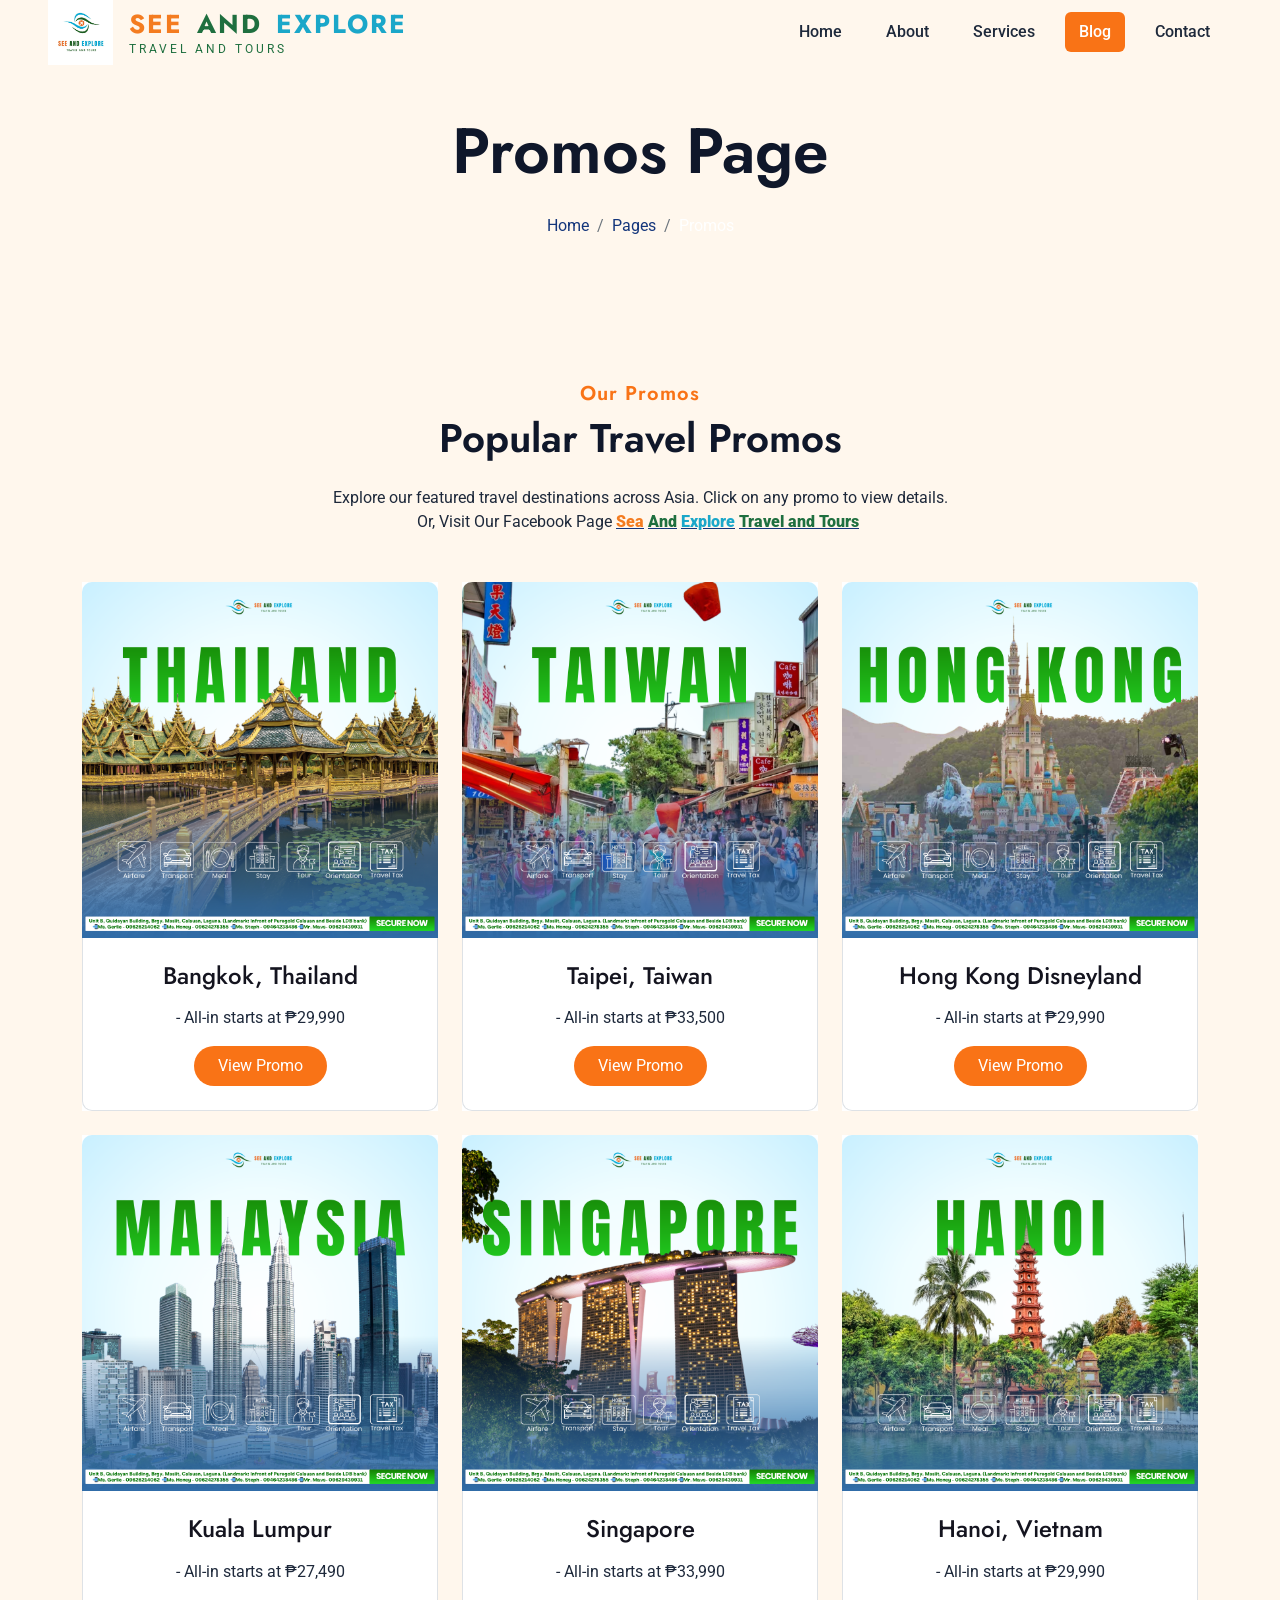
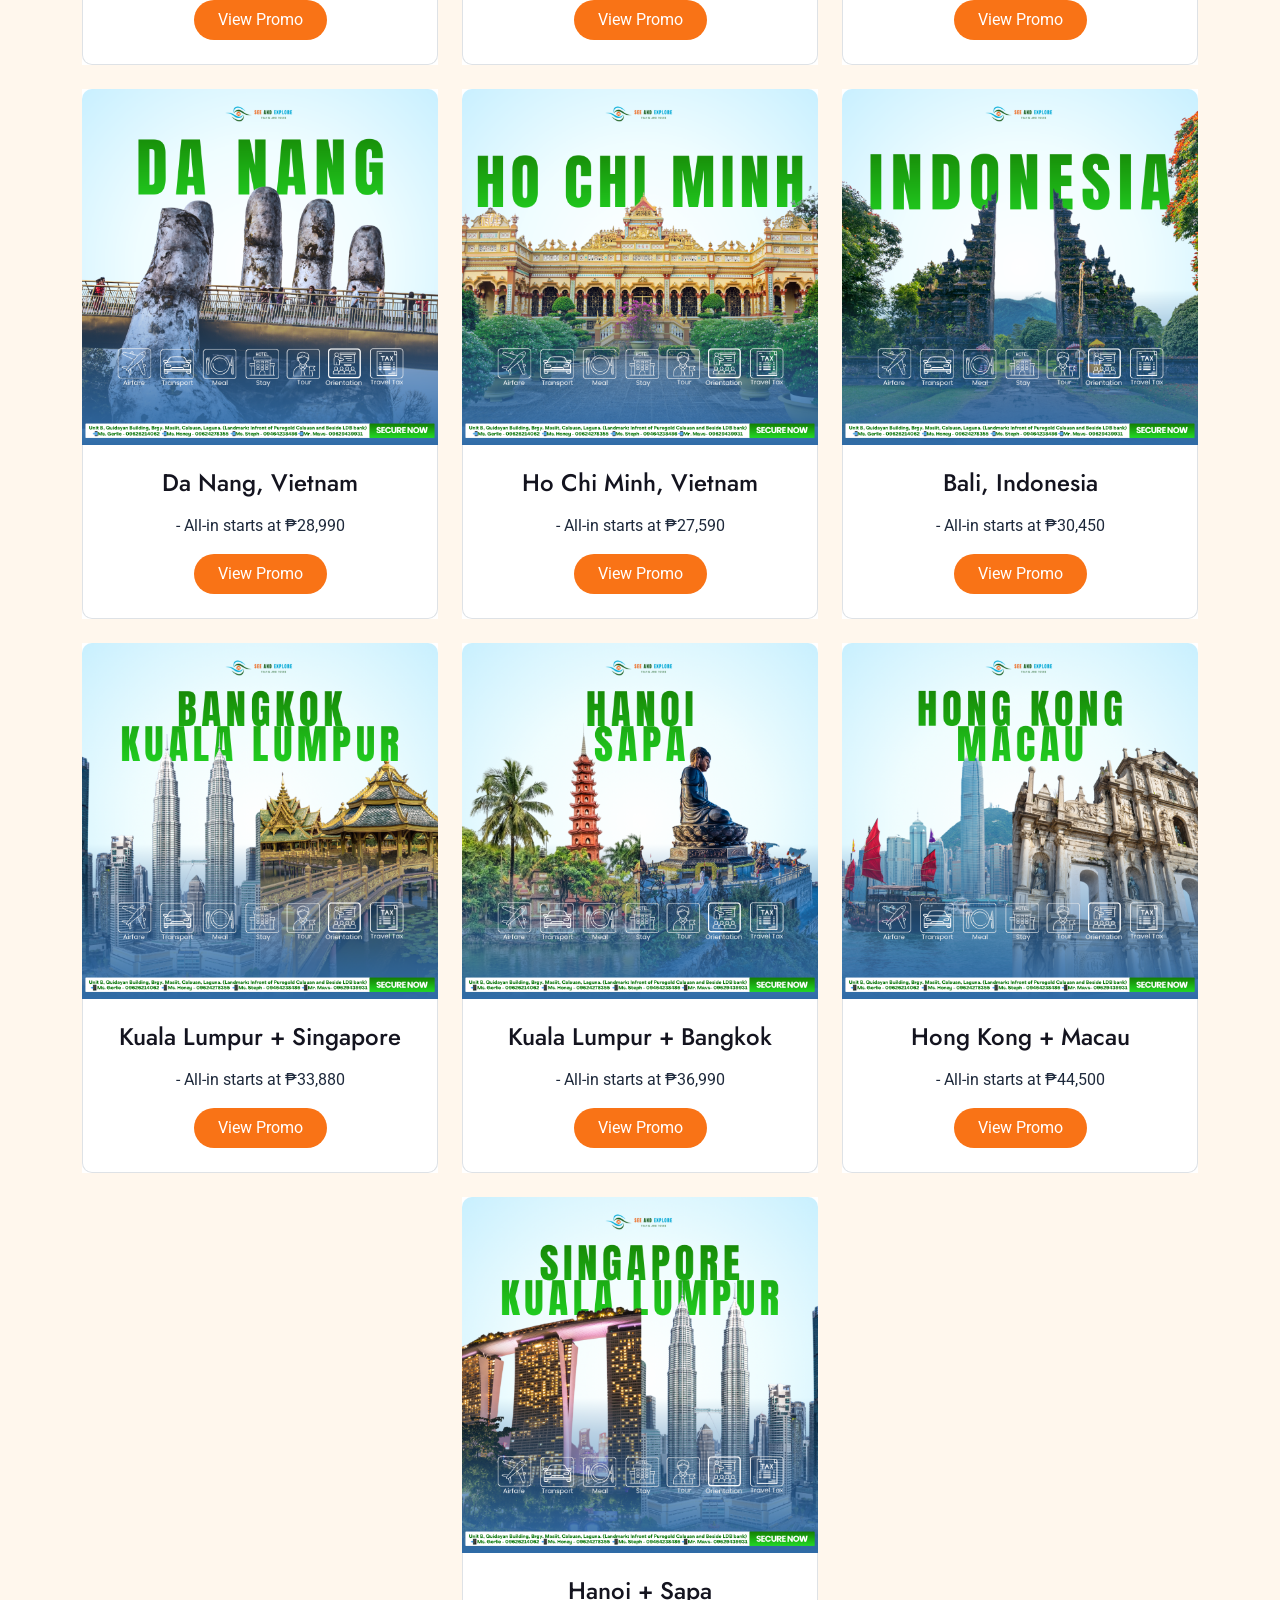
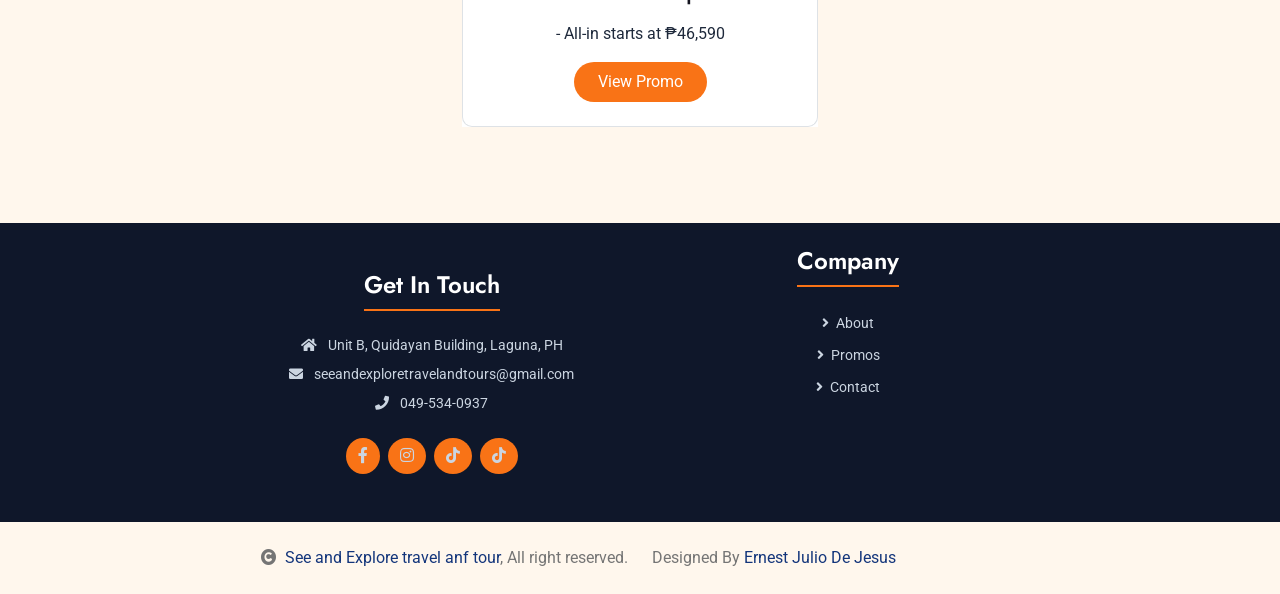
==== blog.html @ 4b541478 "updated my project" ====
<!DOCTYPE html>
<html lang="en">

<head>
    <meta charset="utf-8">
    <title>See And Explore Travel and Tour</title>
    <meta content="width=device-width, initial-scale=1.0" name="viewport">
    <meta content="" name="keywords">
    <meta content="" name="description">

    <!-- Google Web Fonts -->
    <link rel="preconnect" href="https://fonts.googleapis.com">
    <link rel="preconnect" href="https://fonts.gstatic.com" crossorigin>
    <link href="https://fonts.googleapis.com/css2?family=Jost:wght@500;600&family=Roboto&display=swap" rel="stylesheet">

    <!-- Icon Font Stylesheet -->
    <link rel="stylesheet" href="https://use.fontawesome.com/releases/v5.15.4/css/all.css" />
    <link href="https://cdn.jsdelivr.net/npm/bootstrap-icons@1.4.1/font/bootstrap-icons.css" rel="stylesheet">

    <!-- Customized Bootstrap Stylesheet -->
    <link href="css/bootstrap.min.css" rel="stylesheet">

    <!-- Template Stylesheet -->
    <link href="css/style.css" rel="stylesheet">
</head>

<body>

    <!-- Navbar & Hero Start -->
    <div class="container-fluid position-relative p-0">
        <nav class="navbar navbar-expand-lg navbar-light px-4 px-lg-5 py-3 py-lg-0">
            <a href="index.html" class="navbar-brand d-flex align-items-center gap-3 p-0">

                <!-- Logo -->
                <img src="logo.jpg" alt="Logo" class="logo">

                <!-- Text -->
                <div class="brand-text">
                    <h1 class="brand-name">
                        <span class="see">SEE</span>
                        <span class="and">AND</span>
                        <span class="explore">EXPLORE</span>
                    </h1>
                    <p class="tagline">TRAVEL AND TOURS</p>
                </div>

            </a>

            <button class="navbar-toggler" type="button" data-bs-toggle="collapse" data-bs-target="#navbarCollapse"
                aria-label="Toggle navigation">
                <span class="fa fa-bars"></span>
            </button>
            <div class="collapse navbar-collapse" id="navbarCollapse">
                <div class="navbar-nav ms-auto py-0">
                    <a href="index.html" class="nav-item nav-link">Home</a>
                    <a href="about.html" class="nav-item nav-link">About</a>
                    <a href="services.html" class="nav-item nav-link">Services</a>
                    <a href="blog.html" class="nav-item nav-link active">Blog</a>
                    <a href="contact.html" class="nav-item nav-link">Contact</a>
                </div>
            </div>
        </nav>
    </div>
    <!-- Navbar & Hero End -->

    <!-- Header Start -->
    <div class="container-fluid bg-breadcrumb">
        <div class="container text-center py-5" style="max-width: 900px;">
            <h3 class="text-prmary display-3 mb-4">Promos Page</h1>
                <ol class="breadcrumb justify-content-center mb-0">
                    <li class="breadcrumb-item"><a href="index.html">Home</a></li>
                    <li class="breadcrumb-item"><a href="#">Pages</a></li>
                    <li class="breadcrumb-item active text-white">Promos</li>
                </ol>
        </div>
    </div>
    <!-- Header End -->

    <div class="container-fluid blog py-5">
        <div class="container py-5">

            <div class="mx-auto text-center mb-5" style="max-width: 900px;">
                <h5 class="section-title px-3">Our Promos</h5>
                <h1 class="mb-4">Popular Travel Promos</h1>
                <p class="mb-0">
                    Explore our featured travel destinations across Asia. Click on any promo to view details.
                </p>
                <p> Or, Visit Our Facebook Page
                    <a href="https://www.facebook.com/BookYourNextDestination1"
                        style="font-weight: 900; text-decoration: underline;">
                        <strong><span class="see">Sea</span><span class="and">And</span><span
                                class="explore">Explore</span><span class="and">Travel and Tours</span></strong>
                    </a>
                </p>
            </div>

            <div class="row g-4 justify-content-center">


                <!-- 1 -->
                <div class="col-lg-4 col-md-6">
                    <div class="blog-item" onclick="openPromoModal('img/promos/1 Thailand.png', 'Bangkok, Thailand')">
                        <div class="blog-img" style="cursor: pointer;">
                            <div class="blog-img-inner">
                                <img class="img-fluid w-100 rounded-top" src="img/promos/1 Thailand.png" alt="Thailand"
                                    loading="lazy">
                                <div class="blog-icon">
                                    <i class="fas fa-search-plus fa-2x text-white"></i>
                                </div>
                            </div>
                        </div>
                        <div class="blog-content border border-top-0 rounded-bottom p-4 text-center">
                            <h4 class="h4">Bangkok, Thailand</h4>
                            <p class="my-3">- All-in starts at ₱29,990</p>
                            <button class="btn btn-primary rounded-pill py-2 px-4">View Promo</button>
                        </div>
                    </div>
                </div>

                <!-- 2 -->
                <div class="col-lg-4 col-md-6">
                    <div class="blog-item" onclick="openPromoModal('img/promos/2 Taiwan.png', 'Taipei, Taiwan')">
                        <div class="blog-img" style="cursor: pointer;">
                            <div class="blog-img-inner">
                                <img class="img-fluid w-100 rounded-top" src="img/promos/2 Taiwan.png" alt="Taiwan"
                                    loading="lazy">
                                <div class="blog-icon">
                                    <i class="fas fa-search-plus fa-2x text-white"></i>
                                </div>
                            </div>
                        </div>
                        <div class="blog-content border border-top-0 rounded-bottom p-4 text-center">
                            <h4 class="h4">Taipei, Taiwan</h4>
                            <p class="my-3">- All-in starts at ₱33,500</p>
                            <button class="btn btn-primary rounded-pill py-2 px-4">View Promo</button>
                        </div>
                    </div>
                </div>

                <!-- 3 -->
                <div class="col-lg-4 col-md-6">
                    <div class="blog-item"
                        onclick="openPromoModal('img/promos/3 Hong kong.png', 'Hong Kong Disneyland')">
                        <div class="blog-img" style="cursor: pointer;">
                            <div class="blog-img-inner">
                                <img class="img-fluid w-100 rounded-top" src="img/promos/3 Hong kong.png"
                                    alt="Hong Kong" loading="lazy">
                                <div class="blog-icon">
                                    <i class="fas fa-search-plus fa-2x text-white"></i>
                                </div>
                            </div>
                        </div>
                        <div class="blog-content border border-top-0 rounded-bottom p-4 text-center">
                            <h4 class="h4">Hong Kong Disneyland</h4>
                            <p class="my-3">- All-in starts at ₱29,990</p>
                            <button class="btn btn-primary rounded-pill py-2 px-4">View Promo</button>
                        </div>
                    </div>
                </div>

                <!-- 4 -->
                <div class="col-lg-4 col-md-6">
                    <div class="blog-item"
                        onclick="openPromoModal('img/promos/4 malaysia.png', 'Kuala Lumpur, Malaysia')">
                        <div class="blog-img" style="cursor: pointer;">
                            <div class="blog-img-inner">
                                <img class="img-fluid w-100 rounded-top" src="img/promos/4 malaysia.png" alt="Malaysia"
                                    loading="lazy">
                                <div class="blog-icon">
                                    <i class="fas fa-search-plus fa-2x text-white"></i>
                                </div>
                            </div>
                        </div>
                        <div class="blog-content border border-top-0 rounded-bottom p-4 text-center">
                            <h4 class="h4">Kuala Lumpur</h4>
                            <p class="my-3">- All-in starts at ₱27,490</p>
                            <button class="btn btn-primary rounded-pill py-2 px-4">View Promo</button>
                        </div>
                    </div>
                </div>

                <!-- 5 -->
                <div class="col-lg-4 col-md-6">
                    <div class="blog-item" onclick="openPromoModal('img/promos/5 Singapore.png', 'Singapore')">
                        <div class="blog-img" style="cursor: pointer;">
                            <div class="blog-img-inner">
                                <img class="img-fluid w-100 rounded-top" src="img/promos/5 Singapore.png"
                                    alt="Singapore" loading="lazy">
                                <div class="blog-icon">
                                    <i class="fas fa-search-plus fa-2x text-white"></i>
                                </div>
                            </div>
                        </div>
                        <div class="blog-content border border-top-0 rounded-bottom p-4 text-center">
                            <h4 class="h4">Singapore</h4>
                            <p class="my-3">- All-in starts at ₱33,990</p>
                            <button class="btn btn-primary rounded-pill py-2 px-4">View Promo</button>
                        </div>
                    </div>
                </div>

                <!-- 6 -->
                <div class="col-lg-4 col-md-6">
                    <div class="blog-item" onclick="openPromoModal('img/promos/6 Hanoi.png', 'Hanoi, Vietnam')">
                        <div class="blog-img" style="cursor: pointer;">
                            <div class="blog-img-inner">
                                <img class="img-fluid w-100 rounded-top" src="img/promos/6 Hanoi.png" alt="Hanoi"
                                    loading="lazy">
                                <div class="blog-icon">
                                    <i class="fas fa-search-plus fa-2x text-white"></i>
                                </div>
                            </div>
                        </div>
                        <div class="blog-content border border-top-0 rounded-bottom p-4 text-center">
                            <h4 class="h4">Hanoi, Vietnam</h4>
                            <p class="my-3">- All-in starts at ₱29,990</p>
                            <button class="btn btn-primary rounded-pill py-2 px-4">View Promo</button>
                        </div>
                    </div>
                </div>

                <!-- 6.1 -->
                <div class="col-lg-4 col-md-6">
                    <div class="blog-item" onclick="openPromoModal('img/promos/6.1 Da nang.png', 'Da Nang, Vietnam')">
                        <div class="blog-img" style="cursor: pointer;">
                            <div class="blog-img-inner">
                                <img class="img-fluid w-100 rounded-top" src="img/promos/6.1 Da nang.png" alt="Da Nang"
                                    loading="lazy">
                                <div class="blog-icon">
                                    <i class="fas fa-search-plus fa-2x text-white"></i>
                                </div>
                            </div>
                        </div>
                        <div class="blog-content border border-top-0 rounded-bottom p-4 text-center">
                            <h4 class="h4">Da Nang, Vietnam</h4>
                            <p class="my-3">- All-in starts at ₱28,990</p>
                            <button class="btn btn-primary rounded-pill py-2 px-4">View Promo</button>
                        </div>
                    </div>
                </div>

                <!-- 6.2 -->
                <div class="col-lg-4 col-md-6">
                    <div class="blog-item"
                        onclick="openPromoModal('img/promos/6.2 Ho Chi Minh.png', 'Ho Chi Minh, Vietnam')">
                        <div class="blog-img" style="cursor: pointer;">
                            <div class="blog-img-inner">
                                <img class="img-fluid w-100 rounded-top" src="img/promos/6.2 Ho Chi Minh.png"
                                    alt="Ho Chi Minh" loading="lazy">
                                <div class="blog-icon">
                                    <i class="fas fa-search-plus fa-2x text-white"></i>
                                </div>
                            </div>
                        </div>
                        <div class="blog-content border border-top-0 rounded-bottom p-4 text-center">
                            <h4 class="h4">Ho Chi Minh, Vietnam</h4>
                            <p class="my-3">- All-in starts at ₱27,590</p>
                            <button class="btn btn-primary rounded-pill py-2 px-4">View Promo</button>
                        </div>
                    </div>
                </div>

                <!-- 7 -->
                <div class="col-lg-4 col-md-6">
                    <div class="blog-item" onclick="openPromoModal('img/promos/7 Indonesia.png', 'Bali, Indonesia')">
                        <div class="blog-img" style="cursor: pointer;">
                            <div class="blog-img-inner">
                                <img class="img-fluid w-100 rounded-top" src="img/promos/7 Indonesia.png" alt="Bali"
                                    loading="lazy">
                                <div class="blog-icon">
                                    <i class="fas fa-search-plus fa-2x text-white"></i>
                                </div>
                            </div>
                        </div>
                        <div class="blog-content border border-top-0 rounded-bottom p-4 text-center">
                            <h4 class="h4">Bali, Indonesia</h4>
                            <p class="my-3">- All-in starts at ₱30,450</p>
                            <button class="btn btn-primary rounded-pill py-2 px-4">View Promo</button>
                        </div>
                    </div>
                </div>

                <!-- 8 -->
                <div class="col-lg-4 col-md-6">
                    <div class="blog-item"
                        onclick="openPromoModal('img/promos/8Bangkok_KL.png', 'Kuala Lumpur + Singapore')">
                        <div class="blog-img" style="cursor: pointer;">
                            <div class="blog-img-inner">
                                <img class="img-fluid w-100 rounded-top" src="img/promos/8Bangkok_KL.png"
                                    alt="Kuala Lumpur + Singapore" loading="lazy">
                                <div class="blog-icon">
                                    <i class="fas fa-search-plus fa-2x text-white"></i>
                                </div>
                            </div>
                        </div>
                        <div class="blog-content border border-top-0 rounded-bottom p-4 text-center">
                            <h4 class="h4">Kuala Lumpur + Singapore</h4>
                            <p class="my-3">- All-in starts at ₱33,880</p>
                            <button class="btn btn-primary rounded-pill py-2 px-4">View Promo</button>
                        </div>
                    </div>
                </div>

                <!-- 9 -->
                <div class="col-lg-4 col-md-6">
                    <div class="blog-item"
                        onclick="openPromoModal('img/promos/9Hanoi_Sapa.png', 'Kuala Lumpur + Bangkok')">
                        <div class="blog-img" style="cursor: pointer;">
                            <div class="blog-img-inner">
                                <img class="img-fluid w-100 rounded-top" src="img/promos/9Hanoi_Sapa.png"
                                    alt="Kuala Lumpur + Bangkok" loading="lazy">
                                <div class="blog-icon">
                                    <i class="fas fa-search-plus fa-2x text-white"></i>
                                </div>
                            </div>
                        </div>
                        <div class="blog-content border border-top-0 rounded-bottom p-4 text-center">
                            <h4 class="h4">Kuala Lumpur + Bangkok</h4>
                            <p class="my-3">- All-in starts at ₱36,990</p>
                            <button class="btn btn-primary rounded-pill py-2 px-4">View Promo</button>
                        </div>
                    </div>
                </div>

                <!-- 10 -->
                <div class="col-lg-4 col-md-6">
                    <div class="blog-item"
                        onclick="openPromoModal('img/promos/10Hong_Kong_Macau.png', 'Hong Kong + Macau')">
                        <div class="blog-img" style="cursor: pointer;">
                            <div class="blog-img-inner">
                                <img class="img-fluid w-100 rounded-top" src="img/promos/10Hong_Kong_Macau.png"
                                    alt="Hong Kong + Macau" loading="lazy">
                                <div class="blog-icon">
                                    <i class="fas fa-search-plus fa-2x text-white"></i>
                                </div>
                            </div>
                        </div>
                        <div class="blog-content border border-top-0 rounded-bottom p-4 text-center">
                            <h4 class="h4">Hong Kong + Macau</h4>
                            <p class="my-3">- All-in starts at ₱44,500</p>
                            <button class="btn btn-primary rounded-pill py-2 px-4">View Promo</button>
                        </div>
                    </div>
                </div>

                <!-- 11 -->
                <div class="col-lg-4 col-md-6">
                    <div class="blog-item" onclick="openPromoModal('img/promos/11Sin_KL.png', 'Hanoi + Sapa')">
                        <div class="blog-img" style="cursor: pointer;">
                            <div class="blog-img-inner">
                                <img class="img-fluid w-100 rounded-top" src="img/promos/11Sin_KL.png"
                                    alt="Hanoi + Sapa" loading="lazy">
                                <div class="blog-icon">
                                    <i class="fas fa-search-plus fa-2x text-white"></i>
                                </div>
                            </div>
                        </div>
                        <div class="blog-content border border-top-0 rounded-bottom p-4 text-center">
                            <h4 class="h4">Hanoi + Sapa</h4>
                            <p class="my-3">- All-in starts at ₱46,590</p>
                            <button class="btn btn-primary rounded-pill py-2 px-4">View Promo</button>
                        </div>
                    </div>
                </div>

            </div>
        </div>
    </div>

    <div class="modal fade" id="promoModal" tabindex="-1" aria-hidden="true">
        <div class="modal-dialog modal-dialog-centered modal-lg">
            <div class="modal-content bg-transparent border-0">
                <div class="modal-header border-0 pb-0">
                    <button type="button" class="btn-close btn-close-white" data-bs-dismiss="modal"
                        aria-label="Close"></button>
                </div>
                <div class="modal-body p-0 text-center">
                    <img src="" id="modalImage" class="img-fluid rounded shadow-lg" alt="Promo Large View">
                    <h3 id="modalTitle" class="text-white mt-3"></h3>
                </div>
                <div class="modal-footer border-0 justify-content-center">
                    <a href="contact.html" class="btn btn-light rounded-pill px-5">Inquire Now</a>
                </div>
            </div>
        </div>
    </div>

    <style>
        /* ===== Animation & Styling ===== */
        .blog-item {
            opacity: 0;
            transform: translateY(60px) scale(0.95);
            transition: all 0.8s ease;
            cursor: pointer;
        }

        .blog-item.show {
            opacity: 1;
            transform: translateY(0) scale(1);
        }

        /* Modal Image hover fix */
        #modalImage {
            max-height: 80vh;
            object-fit: contain;
        }
    </style>

    <script>
        // Function to open the Pop-up
        function openPromoModal(imageSrc, title) {
            document.getElementById('modalImage').src = imageSrc;
            document.getElementById('modalTitle').innerText = title;

            var myModal = new bootstrap.Modal(document.getElementById('promoModal'));
            myModal.show();
        }

        // Intersection Observer for Scroll Animation
        document.addEventListener("DOMContentLoaded", function () {
            const cards = document.querySelectorAll(".blog-item");
            const observer = new IntersectionObserver((entries, observer) => {
                entries.forEach((entry, index) => {
                    if (entry.isIntersecting) {
                        setTimeout(() => {
                            entry.target.classList.add("show");
                        }, index * 120);
                        observer.unobserve(entry.target);
                    }
                });
            }, { threshold: 0.1 });

            cards.forEach(card => {
                observer.observe(card);
            });
        });
    </script>


    <!-- footer start -->
    <div class="container-fluid footer py-4 py-md-5">
        <div class="container" style="max-width: 1000px;">
            <div class="row g-4 justify-content-center text-center">

                <div class="col-12 col-md-6 col-lg-5">
                    <div class="footer-item d-flex flex-column align-items-center">
                        <h4 class="mb-3 mb-md-4 text-white position-relative footer-heading">Get In Touch</h4>

                        <a href="#" class="footer-link mb-2 small">
                            <i class="fas fa-home me-2"></i> Unit B, Quidayan Building, Laguna, PH
                        </a>
                        <a href="mailto:seeandexploretravelandtours@gmail.com" class="footer-link mb-2 small">
                            <i class="fas fa-envelope me-2"></i> seeandexploretravelandtours@gmail.com
                        </a>
                        <a href="tel:0495340937" class="footer-link mb-2 small">
                            <i class="fas fa-phone me-2"></i> 049-534-0937
                        </a>

                        <div class="d-flex align-items-center justify-content-center mt-2 mt-md-3">
                            <a class="btn-square btn btn-primary rounded-circle mx-1"
                                href="https://www.facebook.com/BookYourNextDestination1">
                                <i class="fab fa-facebook-f"></i>
                            </a>
                            <a class="btn-square btn btn-primary rounded-circle mx-1"
                                href="https://www.instagram.com/see.andexplore/">
                                <i class="fab fa-instagram"></i>
                            </a>
                            <a class="btn-square btn btn-primary rounded-circle mx-1"
                                href="https://www.tiktok.com/@see_and_explore" target="_blank">
                                <i class="fab fa-tiktok"></i>
                            </a>
                            <a class="btn-square btn btn-primary rounded-circle mx-1"
                                href="https://www.tiktok.com/@miss.gerlie" target="_blank">
                                <i class="fab fa-tiktok"></i>
                            </a>
                        </div>
                    </div>
                </div>

                <div class="col-12 col-md-6 col-lg-5 mt-4 mt-md-0">
                    <div class="footer-item d-flex flex-column align-items-center">
                        <h4 class="mb-3 mb-md-4 text-white position-relative footer-heading">Company</h4>

                        <div class="row w-100 g-2 justify-content-center">
                            <div class="col-4 col-md-12">
                                <a href="about.html" class="footer-link small"><i class="fas fa-angle-right me-1"></i>
                                    About</a>
                            </div>
                            <div class="col-4 col-md-12">
                                <a href="blog.html" class="footer-link small"><i class="fas fa-angle-right me-1"></i>
                                    Promos</a>
                            </div>
                            <div class="col-4 col-md-12">
                                <a href="contact.html" class="footer-link small"><i class="fas fa-angle-right me-1"></i>
                                    Contact</a>
                            </div>
                        </div>
                    </div>
                </div>

            </div>
        </div>
    </div>
    <style>
        /* Compact adjustments for Mobile */
        @media (max-width: 767px) {
            .footer {
                padding-top: 2rem !important;
                padding-bottom: 2rem !important;
            }

            .footer-heading {
                font-size: 1.2rem;
                margin-bottom: 1rem !important;
            }

            .footer-link {
                font-size: 0.85rem !important;
                display: inline-block;
            }

            .btn-square {
                width: 35px !important;
                height: 35px !important;
            }
        }
    </style>
    <!-- footer end -->

    <!-- Copyright Start -->
    <div class="container-fluid copyright text-body py-4">
        <div class="container">
            <div class="row g-4 align-items-center">
                <div class="col-md-6 text-center text-md-end mb-md-0">
                    <i class="fas fa-copyright me-2"></i><a class="text-black" href="#">See and Explore travel anf
                        tour</a>, All right
                    reserved.
                </div>
                <div class="col-md-6  text-center text-md-start">
                    Designed By <a class="text-black" href="">Ernest Julio De Jesus</a>
                </div>
            </div>
        </div>
    </div>
    <!-- Copyright End -->

    <!-- JavaScript Libraries -->
    <script src="https://ajax.googleapis.com/ajax/libs/jquery/3.6.4/jquery.min.js"></script>
    <script src="https://cdn.jsdelivr.net/npm/bootstrap@5.0.0/dist/js/bootstrap.bundle.min.js"></script>
    <script src="lib/easing/easing.min.js"></script>
    <script src="lib/waypoints/waypoints.min.js"></script>


    <!-- Template Javascript -->
    <script src="js/main.js"></script>

    <script>
        const fbURL = "https://www.facebook.com/BookYourNextDestination1/posts/pfbid02HdiBc4q8GCovzHKGhCEoQhH2sm3Te3vuqi3PnERgFpDiuNN7Ai3bN9U5Gmc1ofbXl";

        document.querySelectorAll(".fb-link").forEach(link => {
            link.href = fbURL;
            link.target = "_blank";
        });
    </script>
</body>

</html>
---- css/style.css ----
/********** Template CSS **********/
:root {
    --primary: #0F172A;
    --secondary: #F97316;
    --tertiary: #FDBA74;
    --light: #FFF7ED;
    --dark: #1E293B;
}


body {
    font-family: 'Roboto', sans-serif;
    overflow-x: hidden;
}

h1,
h2,
h3,
h4,
h5,
h6 {
    font-weight: 600;
    font-family: 'Jost', sans-serif;
}

/********** Navbar & Brand **********/
.navbar {
    padding: 12px 0;
    transition: all 0.3s ease;
    background: #ffffff;
}

.navbar-light .navbar-nav .nav-link {
    margin: 0 8px;
    padding: 8px 14px;
    font-size: 16px;
    font-weight: 500;
    color: var(--dark);
    transition: all 0.3s ease;
    border-radius: 6px;
}

.navbar-light .navbar-nav .nav-link:hover,
.navbar-light .navbar-nav .nav-link.active {
    background: var(--primary);
    color: #ffffff !important;
}

.navbar-toggler {
    border: 2px solid var(--primary);
    padding: 6px 12px;
}

.navbar-toggler:focus {
    box-shadow: none;
}

/* Brand Logo */
.logo {
    width: 65px;
    height: auto;
}

/* Brand Text */
.brand-text {
    line-height: 1.1;
}

.brand-name {
    font-size: 26px;
    font-weight: 700;
    letter-spacing: 2px;
    margin: 0;
    white-space: nowrap;
}

.see {
    color: #f47c20;
}

.and {
    color: #1f6f3f;
    margin: 0 4px;
}

.explore {
    color: #1ba7c9;
}

.tagline {
    margin: 3px 0 0 0;
    font-size: 12px;
    letter-spacing: 3px;
    color: #1f6f3f;
}

/********** Responsive Navbar **********/
@media (max-width: 992px) {
    .brand-name {
        font-size: 20px;
        white-space: normal;
    }

    .tagline {
        font-size: 11px;
        letter-spacing: 2px;
    }

    .logo {
        width: 55px;
    }

    .navbar-nav {
        margin-top: 10px;
        text-align: center;
    }

    .navbar-light .navbar-nav .nav-link {
        margin: 6px 0;
    }
}

/********** HERO HEADER **********/
.hero-header {
    position: relative;
    height: 80vh;
    min-height: 420px;
    margin: 30px;
    background: transparent;
    overflow: hidden;
    /* ensures layers stay inside */
}

/* Background Window */
.hero-bg {
    position: absolute;
    top: 0;
    left: 50%;
    transform: translateX(-50%);
    width: 75%;
    height: 100%;
    border-radius: 25px;
    overflow: hidden;
    z-index: 0;
    /* BACKGROUND */
}

/* Background Image */
.hero-bg img {
    position: absolute;
    top: 0;
    left: -10%;
    /* start position */
    width: 120%;
    /* extra width for sliding */
    height: 100%;
    object-fit: cover;
    animation: slideHero 18s linear infinite alternate;
}

/* Dark Overlay */
.hero-overlay {
    position: absolute;
    top: 0;
    left: 50%;
    transform: translateX(-50%);
    width: 75%;
    height: 100%;
    background: rgba(0, 0, 0, 0.5);
    border-radius: 25px;
    z-index: 1;
    /* MIDDLE LAYER */
    pointer-events: none;
    /* clicks go through */
}

/* Center Content / Text */
.hero-content {
    position: relative;
    z-index: 2;
    /* TOP LAYER */
    height: 100%;
    width: 75%;
    margin: auto;
    display: flex;
    align-items: center;
    justify-content: center;
    text-align: center;
    padding: clamp(25px, 4vw, 60px);
}

/* Typography */
.hero-title {
    font-size: 48px;
    font-weight: 700;
    color: #fff;
    margin-bottom: 15px;
}

.hero-text {
    font-size: 17px;
    color: #f8f9fa;
    line-height: 1.6;
}


/********** MOBILE RESPONSIVE **********/
@media (max-width: 768px) {

    .hero-header {
        margin: 15px;
        height: 80vh;
    }

    .hero-bg {
        width: 100%;
        left: 0;
        transform: none;
        border-radius: 18px;
    }

    .hero-overlay {
        width: 100%;
        left: 0;
        transform: none;
        border-radius: 18px;
    }

    .hero-content {
        width: 100%;
    }

    .hero-title {
        font-size: 26px;
    }

    /* Full edge-to-edge slide */
    .hero-bg img {
        width: 250%;
        /* image bigger than container */
        transform: translateX(-20%);
        /* start position */
        animation: slideHeroMobile 10s linear infinite alternate;
        /* back-and-forth */
    }

    @keyframes slideHeroMobile {
        0% {
            transform: translateX(0%);
            /* left edge of image aligns with container */
        }

        100% {
            transform: translateX(-55%);
            /* right edge of image aligns with container */
        }
    }
}

/********** TABLET **********/
@media (min-width: 769px) and (max-width: 1024px) {

    .hero-header {
        margin: 20px;
    }

    .hero-title {
        font-size: 38px;
    }

    .hero-text {
        font-size: 15px;
    }

    .hero-box1 {
        width: 92%;
    }
}


/********** Search Bar **********/
.search-bar {
    position: relative;
    z-index: 99;
    margin-top: -60px;
    padding: 0 15px;
}

.search-bar .container {
    position: relative;
}

.search-bar .position-relative {
    padding: 20px 25px;
    background: rgba(19, 53, 123, 0.9);
    backdrop-filter: blur(10px);
    box-shadow: 0 10px 30px rgba(0, 0, 0, 0.3);
}

.search-bar input {
    height: 55px;
    padding: 0 65px 0 25px;
    font-size: 16px;
    background: #ffffff;
    border: none;
}

.search-bar input:focus {
    outline: none;
    box-shadow: 0 0 0 3px rgba(19, 53, 123, 0.3);
}

.search-bar button {
    height: 45px;
    font-size: 14px;
    right: 30px;
    background: var(--primary);
    color: white;
    border: none;
}

.search-bar button:hover {
    background: var(--secondary);
}

/********** Section Titles **********/
.section-title {
    position: relative;
    display: inline-block;
    letter-spacing: 1px;
    color: var(--primary);
}

.section-title::before {
    position: absolute;
    content: "";
    width: 45px;
    height: 2px;
    bottom: -8px;
    left: 0;
    background: var(--primary);
    /* make sure line is visible */
}

/* REMOVE circle */
.section-title::after {
    display: none;
}


/* About Title */
.section-about-title {
    position: relative;
    display: inline-block;
    color: var(--primary);
    letter-spacing: 1px;
}

.section-about-title::before {
    position: absolute;
    content: "";
    width: 45px;
    height: 2px;
    bottom: -8px;
    right: 0;
    background: var(--primary);
}

/* REMOVE circle */
.section-title::before,
.section-title::after,
.section-about-title::before,
.section-about-title::after {
    display: none;
}



.subscribe-title {
    position: relative;
    display: inline-block;
    color: var(--primary);
    letter-spacing: 1px;
}

.subscribe-title::before {
    position: absolute;
    content: "";
    width: 45px;
    height: 2px;
    bottom: -8px;
    right: 0;
}

.subscribe-title::after {
    position: absolute;
    content: "";
    width: 10px;
    height: 10px;
    bottom: -13px;
    right: 30px;
    border: 2px solid var(--primary);
    border-radius: 10px;
}

/********** About Section **********/
.about img {
    transition: transform 0.5s;
}

.about:hover img {
    transform: scale(1.02);
}

/********** Services Section **********/
.service-content-inner {
    transition: all 0.3s;
}

.service-content-inner:hover {
    background: var(--primary) !important;
}

.service-content-inner:hover .service-content h5,
.service-content-inner:hover .service-content p,
.service-content-inner:hover .service-icon i {
    color: #ffffff !important;
}

.service-content-inner:hover .service-content h5::before {
    color: var(--primary);
    background: #ffffff;
}

/********** Blog Section **********/
.blog-item {
    transition: all 0.3s;
}

.blog-item:hover {
    transform: translateY(-5px);
}

.blog-img {
    position: relative;
    overflow: hidden;
}

.blog-img-inner {
    position: relative;
    overflow: hidden;
}

.blog-img-inner img {
    transition: transform 0.5s;
}

.blog-item:hover .blog-img-inner img {
    transform: scale(1.1);
}

.blog-icon {
    position: absolute;
    top: 20px;
    right: 20px;
    opacity: 0;
    transition: all 0.3s;
    transform: translateY(-20px);
}

.blog-item:hover .blog-icon {
    opacity: 1;
    transform: translateY(0);
}

.blog-icon a {
    width: 50px;
    height: 50px;
    display: inline-flex;
    align-items: center;
    justify-content: center;
    background: var(--primary);
    border-radius: 50%;
}

.blog-info {
    background: var(--light);
}

.btn-hover {
    transition: all 0.3s;
}

.btn-hover:hover {
    color: #ffffff !important;
}

/********** Contact Section **********/
.contact .btn-primary {
    border-radius: 30px;
}

.contact .form-floating input,
.contact .form-floating textarea {
    background: var(--light);
}

/********** Footer **********/
.footer {
    background: #0d1221;
}

.footer-item a {
    color: #b0b0b0;
    transition: all 0.3s ease;
    text-decoration: none;
    display: inline-block;
}

.footer-item a:hover {
    color: #ffffff;
    padding-left: 5px;
}

.footer-item h4 {
    color: #ffffff;
    border-bottom: 2px solid var(--primary);
    padding-bottom: 10px;
    /* Optional: display inline-block keeps the underline from stretching full width */
    display: inline-block;
}

/* Fix for the 3-row mobile grid */
@media (max-width: 767.98px) {
    .footer-item .col-6 {
        text-align: left;
        /* Aligns the links to the left for better readability on mobile */
        padding-left: 15%;
        /* Slight nudge to center the group visually */
    }
}

/********** ================= RESPONSIVE CSS ================= **********/

/* Extra Large Devices (1200px and up) */
@media (min-width: 1200px) {
    .container {
        max-width: 1140px;
    }
}

/* Large Devices (992px to 1199.98px) */
@media (max-width: 1199.98px) {
    .brand-name {
        font-size: 28px;
        letter-spacing: 2px;
    }

    .tagline {
        font-size: 12px;
        letter-spacing: 3px;
    }

    .logo {
        width: 70px;
    }

    .carousel-caption {
        bottom: 15%;
    }

    .carousel-caption h1 {
        font-size: 2.5rem;
    }

    .about .h-100 {
        min-height: 400px;
    }
}

/* Medium Devices (768px to 991.98px) */
@media (max-width: 991.98px) {

    /* Navbar */
    .navbar {
        padding: 10px 0;
        background: white;
    }

    .navbar-light .navbar-nav .nav-link {
        padding: 12px 20px;
        margin: 5px 0;
        display: block;
        font-size: 15px;
    }

    .navbar-collapse {
        background: #ffffff;
        padding: 20px;
        margin-top: 10px;
        border-radius: 10px;
        box-shadow: 0 5px 15px rgba(0, 0, 0, 0.1);
        max-height: 80vh;
        overflow-y: auto;
    }

    .navbar-toggler {
        border-color: var(--primary);
    }

    /* Brand */
    .brand-name {
        font-size: 24px;
        letter-spacing: 2px;
    }

    .tagline {
        font-size: 11px;
        letter-spacing: 2px;
    }

    .logo {
        width: 60px;
    }

    /* Carousel */
    .carousel-header {
        margin-top: 0;
    }

    .carousel-item::before {
        background: rgba(0, 0, 0, 0.5);
    }

    .carousel-item img {
        height: 450px;
    }

    .carousel-caption {
        bottom: 5%;
        padding: 0 15px;
    }

    .carousel-caption .p-3 {
        padding: 20px;
        background: rgba(0, 0, 0, 0.5);
    }

    .carousel-caption h1 {
        font-size: 1.8rem;
        margin-bottom: 0.5rem;
    }

    .carousel-caption h4 {
        font-size: 0.9rem;
        margin-bottom: 0.5rem;
    }

    .carousel-caption p {
        font-size: 0.85rem;
        margin-bottom: 0.75rem;
    }

    .carousel-caption .btn {
        padding: 10px 25px;
        font-size: 14px;
    }

    /* Search Bar */
    .search-bar {
        position: relative;
        top: auto;
        transform: none;
        margin-top: -40px;
        padding: 0 10px;
    }

    .search-bar .position-relative {
        padding: 15px 20px;
    }

    .search-bar input {
        height: 50px;
        font-size: 15px;
        padding: 0 60px 0 20px;
    }

    .search-bar button {
        height: 40px;
        right: 25px;
        font-size: 13px;
        padding: 5px 15px;
    }

    /* About Section */
    .about .h-100 {
        min-height: 300px;
    }

    .about img {
        min-height: 300px;
        object-fit: cover;
    }

    /* ================= FORCE ICON RIGHT FOR ALL SERVICE CARDS ================= */

    .service-content-inner {
        display: flex;
        flex-direction: row !important;
        justify-content: space-between;
        align-items: center;
    }

    /* Text always on the left */
    .service-content {
        order: 1;
        flex: 1;
    }

    /* Icon always on the right */
    .service-icon {
        order: 2;
        min-width: 90px;
        display: flex;
        justify-content: center;
        align-items: center;
    }

    /* ================= MOBILE STACK FIX ================= */
    @media (max-width: 991px) {
        .service-content-inner {
            flex-direction: column !important;
            text-align: center;
        }

        .service-icon {
            margin-top: 15px;
        }
    }

    /* Blog */
    .blog-item {
        margin-bottom: 30px;
    }

    /* Contact */
    .contact {
        padding: 50px 0;
    }

    .footer {
        padding-top: 60px;
        padding-bottom: 40px;
    }

    .footer-link {
        color: #d0d6e1;
        text-decoration: none;
        margin-bottom: 12px;
        transition: 0.3s ease;
    }

    .footer-link:hover {
        color: #ff7b00;
        transform: translateX(3px);
    }

    .footer-heading::after {
        content: "";
        width: 60px;
        height: 3px;
        background: #ff7b00;
        position: absolute;
        bottom: -10px;
        left: 50%;
        transform: translateX(-50%);
    }

}

/* Small Devices (576px to 767.98px) */
@media (max-width: 767.98px) {

    /* Brand */
    .brand-name {
        font-size: 20px;
        letter-spacing: 1px;
    }

    .tagline {
        font-size: 10px;
        letter-spacing: 2px;
    }

    .logo {
        width: 50px;
    }

    /* Carousel */
    .carousel-item::before {
        background: rgba(0, 0, 0, 0.6);
    }

    .carousel-item img {
        height: 400px;
    }

    .carousel-caption {
        bottom: 0;
        padding: 0 10px;
    }

    .carousel-caption .p-3 {
        padding: 15px;
        max-width: 100% !important;
        background: rgba(0, 0, 0, 0.6);
    }

    .carousel-caption h1 {
        font-size: 1.5rem;
        margin-bottom: 0.5rem;
    }

    .carousel-caption h4 {
        font-size: 0.75rem;
        margin-bottom: 0.5rem;
    }

    .carousel-caption p {
        font-size: 0.8rem;
        margin-bottom: 0.75rem;
        display: none;
    }

    .carousel-caption .btn {
        padding: 8px 20px;
        font-size: 13px;
    }

    /* Search Bar */
    .search-bar {
        margin-top: -35px;
        padding: 0 5px;
    }

    .search-bar .position-relative {
        padding: 12px 18px;
    }

    .search-bar input {
        height: 50px;
        font-size: 15px;
        padding-left: 18px;
        padding-right: 60px;
    }

    .search-bar button {
        height: 40px;
        right: 22px;
        font-size: 13px;
        padding: 5px 12px;
    }

    /* About Section */
    .about img {
        min-height: 250px;
    }

    .about .h-100 {
        border: 30px solid transparent !important;
        border-color: transparent var(--primary) transparent var(--primary) !important;
    }

    /* Services */
    .service-content-inner {
        padding: 15px;
    }

    .service-icon i {
        font-size: 3rem;
    }

    /* Blog */
    .blog-info {
        flex-direction: column;
    }

    .blog-info .flex-fill {
        border-bottom: 1px solid #dee2e6 !important;
        border-right: none !important;
        padding: 10px 5px;
    }

    .blog-info .flex-fill:last-child {
        border-bottom: none !important;
    }

    /* Contact */
    .contact .bg-white {
        padding: 20px;
    }

    .contact i.fa-3x {
        font-size: 2.5rem;
    }

    /* Subscribe */
    .subscribe input {
        height: 55px;
        padding-left: 20px;
    }

    .subscribe button {
        right: 5px;
    }

    /* Footer */
    .footer-item {
        margin-bottom: 25px;
    }

    .footer-item h4 {
        font-size: 1.2rem;
    }
}

/* Extra Small Devices (575.98px and below) */
@media (max-width: 575.98px) {

    /* Brand - Adjust for very small screens */
    .navbar-brand {
        gap: 8px !important;
    }

    .brand-name {
        font-size: 16px;
        letter-spacing: 0.5px;
    }

    .tagline {
        font-size: 8px;
        letter-spacing: 1px;
    }

    .logo {
        width: 40px;
    }

    /* Navbar */
    .navbar {
        padding: 8px 0;
    }

    .navbar-light .navbar-brand {
        gap: 8px !important;
    }

    /* Carousel */
    .carousel-item::before {
        background: rgba(0, 0, 0, 0.7);
    }

    .carousel-item img {
        height: 350px;
        min-height: 280px;
    }

    .carousel-caption {
        bottom: 0;
        padding: 0 8px;
    }

    .carousel-caption .p-3 {
        padding: 12px 15px !important;
        max-width: 100% !important;
        background: rgba(0, 0, 0, 0.7);
        backdrop-filter: blur(3px);
    }

    .carousel-caption h1 {
        font-size: 1.3rem;
        margin-bottom: 0.5rem;
    }

    .carousel-caption h4 {
        font-size: 0.7rem;
        margin-bottom: 0.5rem;
        display: none;
    }

    .carousel-caption p {
        font-size: 0.8rem;
        margin-bottom: 0.75rem;
        display: none;
    }

    .carousel-caption .btn {
        padding: 8px 20px;
        font-size: 12px;
    }

    /* Hide carousel indicators on very small screens */
    .carousel-indicators {
        display: none;
    }

    /* Search Bar */
    .search-bar {
        margin-top: -30px;
        padding: 0 3px;
    }

    .search-bar .position-relative {
        padding: 10px 15px;
    }

    .search-bar input {
        height: 45px;
        font-size: 14px;
        padding-left: 15px;
        padding-right: 55px;
    }

    .search-bar button {
        height: 35px;
        right: 20px;
        font-size: 12px;
        padding: 5px 10px;
    }

    /* Section Titles */
    .section-title,
    .section-about-title,
    .subscribe-title {
        font-size: 1.2rem;
    }

    h1 {
        font-size: 1.5rem;
    }

    /* About Section */
    .about img {
        min-height: 200px;
    }

    .about .h-100 {
        border: 20px solid transparent !important;
        border-color: transparent var(--primary) transparent var(--primary) !important;
        border-radius: 5px;
    }

    .about .row {
        flex-direction: column;
    }

    .about .col-lg-5,
    .about .col-lg-7 {
        width: 100%;
    }

    /* Services */
    .service-content-inner {
        padding: 12px;
    }

    .service-icon i {
        font-size: 2.5rem;
    }

    .service-content h5 {
        font-size: 1.1rem;
        margin-bottom: 0.5rem;
    }

    .service-content p {
        font-size: 0.85rem;
    }

    /* Blog */
    .blog-img-inner img {
        height: 200px;
        object-fit: cover;
    }

    .blog-content {
        padding: 15px;
    }

    .blog-content h4 {
        font-size: 1.1rem;
    }

    .blog-content p {
        font-size: 0.85rem;
    }

    .blog-info {
        font-size: 0.8rem;
    }

    .blog-icon a {
        width: 40px;
        height: 40px;
        top: 10px;
        right: 10px;
    }

    /* Contact */
    .contact {
        padding: 30px 0;
    }

    .contact .bg-white {
        padding: 15px;
    }

    .contact i.fa-3x {
        font-size: 2rem;
    }

    .contact h4 {
        font-size: 1rem;
    }

    .contact p {
        font-size: 0.9rem;
    }

    .contact h2 {
        font-size: 1.5rem;
    }

    .contact h4 {
        font-size: 0.95rem;
    }

    /* Form */
    .form-floating label {
        font-size: 0.9rem;
    }

    .btn-primary {
        padding: 12px 20px;
        font-size: 0.95rem;
    }

    /* Map */
    .ratio-16x9 {
        margin-top: 20px;
    }

    /* Subscribe */
    .subscribe h1 {
        font-size: 1.5rem;
    }

    .subscribe p {
        font-size: 0.9rem;
        padding: 0 10px;
    }

    .subscribe input {
        height: 50px;
        font-size: 14px;
        padding-left: 15px;
    }

    .subscribe button {
        height: 38px;
        right: 3px;
        font-size: 12px;
        padding: 5px 12px;
        margin-top: 2px;
        margin-right: 3px;
    }

    /* Footer */
    .footer {
        padding: 40px 0;
    }

    .footer-item h4 {
        font-size: 1.1rem;
        margin-bottom: 15px;
    }

    .footer-item a {
        font-size: 0.9rem;
        padding: 5px 0;
    }

    .footer-item .btn-square {
        width: 35px;
        height: 35px;
        line-height: 35px;
        font-size: 0.9rem;
    }

    .footer-bank-card i {
        font-size: 1.5rem;
    }

    /* Back to Top */
    .back-to-top {
        width: 45px;
        height: 45px;
        font-size: 14px;
        bottom: 15px;
        right: 15px;
    }

    /* Copyright */
    .copyright {
        padding: 15px 0;
        font-size: 0.85rem;
    }

    /* Buttons */
    .btn-primary.rounded-pill.py-3.px-5 {
        padding: 12px 25px;
        font-size: 14px;
    }
}

/* Landscape Mobile (480px max height) */
@media (max-height: 480px) and (orientation: landscape) {
    .carousel-item img {
        height: 100vh;
    }

    .carousel-caption {
        display: none;
    }

    .search-bar {
        display: none;
    }
}

/* Touch Device Optimizations */
@media (hover: none) and (pointer: coarse) {

    /* Increase tap targets for touch devices */
    .nav-link {
        padding: 12px 20px;
    }

    .btn {
        min-height: 44px;
        display: inline-flex;
        align-items: center;
        justify-content: center;
    }

    .blog-icon a {
        width: 55px;
        height: 55px;
    }

    .footer-bank-card a {
        display: inline-block;
        margin: 5px;
    }
}

/* Print Styles */
@media print {

    .navbar,
    .search-bar,
    .carousel-header,
    .footer,
    .back-to-top,
    .blog-icon {
        display: none;
    }

    body {
        font-size: 12pt;
    }
}

/* =======================================================
   GLOBAL COLOR SCHEME INTEGRATION
   ======================================================= */

/* Body */
body {
    background-color: var(--light);
    color: var(--dark);
}

/* Headings */
h1,
h2,
h3,
h4,
h5,
h6 {
    color: var(--primary);
}

/* Navbar */
.navbar {
    background-color: var(--light) !important;
}

.navbar-light .navbar-nav .nav-link {
    color: var(--dark) !important;
}

.navbar-light .navbar-nav .nav-link:hover,
.navbar-light .navbar-nav .nav-link.active {
    background-color: var(--secondary) !important;
    color: #ffffff !important;
}

/* Toggler */
.navbar-toggler {
    border-color: var(--secondary) !important;
}

/* Carousel Overlay */
.carousel-item::before {
    background: rgba(15, 23, 42, 0.65) !important;
}

.carousel-caption .p-3 {
    background: rgba(15, 23, 42, 0.55) !important;
}

/* Search Bar */
.search-bar .position-relative {
    background: rgba(15, 23, 42, 0.95) !important;
}

.search-bar button {
    background: var(--secondary) !important;
}

.search-bar button:hover {
    background: var(--tertiary) !important;
}

/* Section Titles */
.section-title,
.section-about-title,
.subscribe-title {
    color: var(--secondary) !important;
}

/* Services */
.service-content-inner {
    background-color: #ffffff;
}

.service-content-inner:hover {
    background: var(--secondary) !important;
}

.service-content-inner:hover h5,
.service-content-inner:hover p,
.service-content-inner:hover i {
    color: #ffffff !important;
}

/* Blog */
.blog-item {
    background-color: #ffffff;
}

.blog-icon a {
    background-color: var(--secondary) !important;
    color: #ffffff !important;
}

.blog-info {
    background: var(--light) !important;
}

/* Contact Buttons */
.btn-primary {
    background-color: var(--secondary) !important;
    border: none !important;
}

.btn-primary:hover {
    background-color: var(--primary) !important;
}

/* Subscribe Section */
.subscribe {
    background: linear-gradient(rgba(15, 23, 42, 0.85),
            rgba(15, 23, 42, 0.85)),
        url(../img/carousel-1.jpg) !important;
    background-size: cover;
    background-position: center;
}

.subscribe button {
    background-color: var(--secondary) !important;
}

.subscribe button:hover {
    background-color: var(--tertiary) !important;
}

/* Footer */
.footer {
    background-color: var(--primary) !important;
}

.footer-item h4 {
    border-bottom: 2px solid var(--secondary) !important;
}

.footer-item a {
    color: #cbd5e1 !important;
}

.footer-item a:hover {
    color: var(--secondary) !important;
}

/* Back To Top */
.back-to-top {
    background-color: var(--secondary) !important;
    color: #ffffff !important;
}

.back-to-top:hover {
    background-color: var(--primary) !important;
}
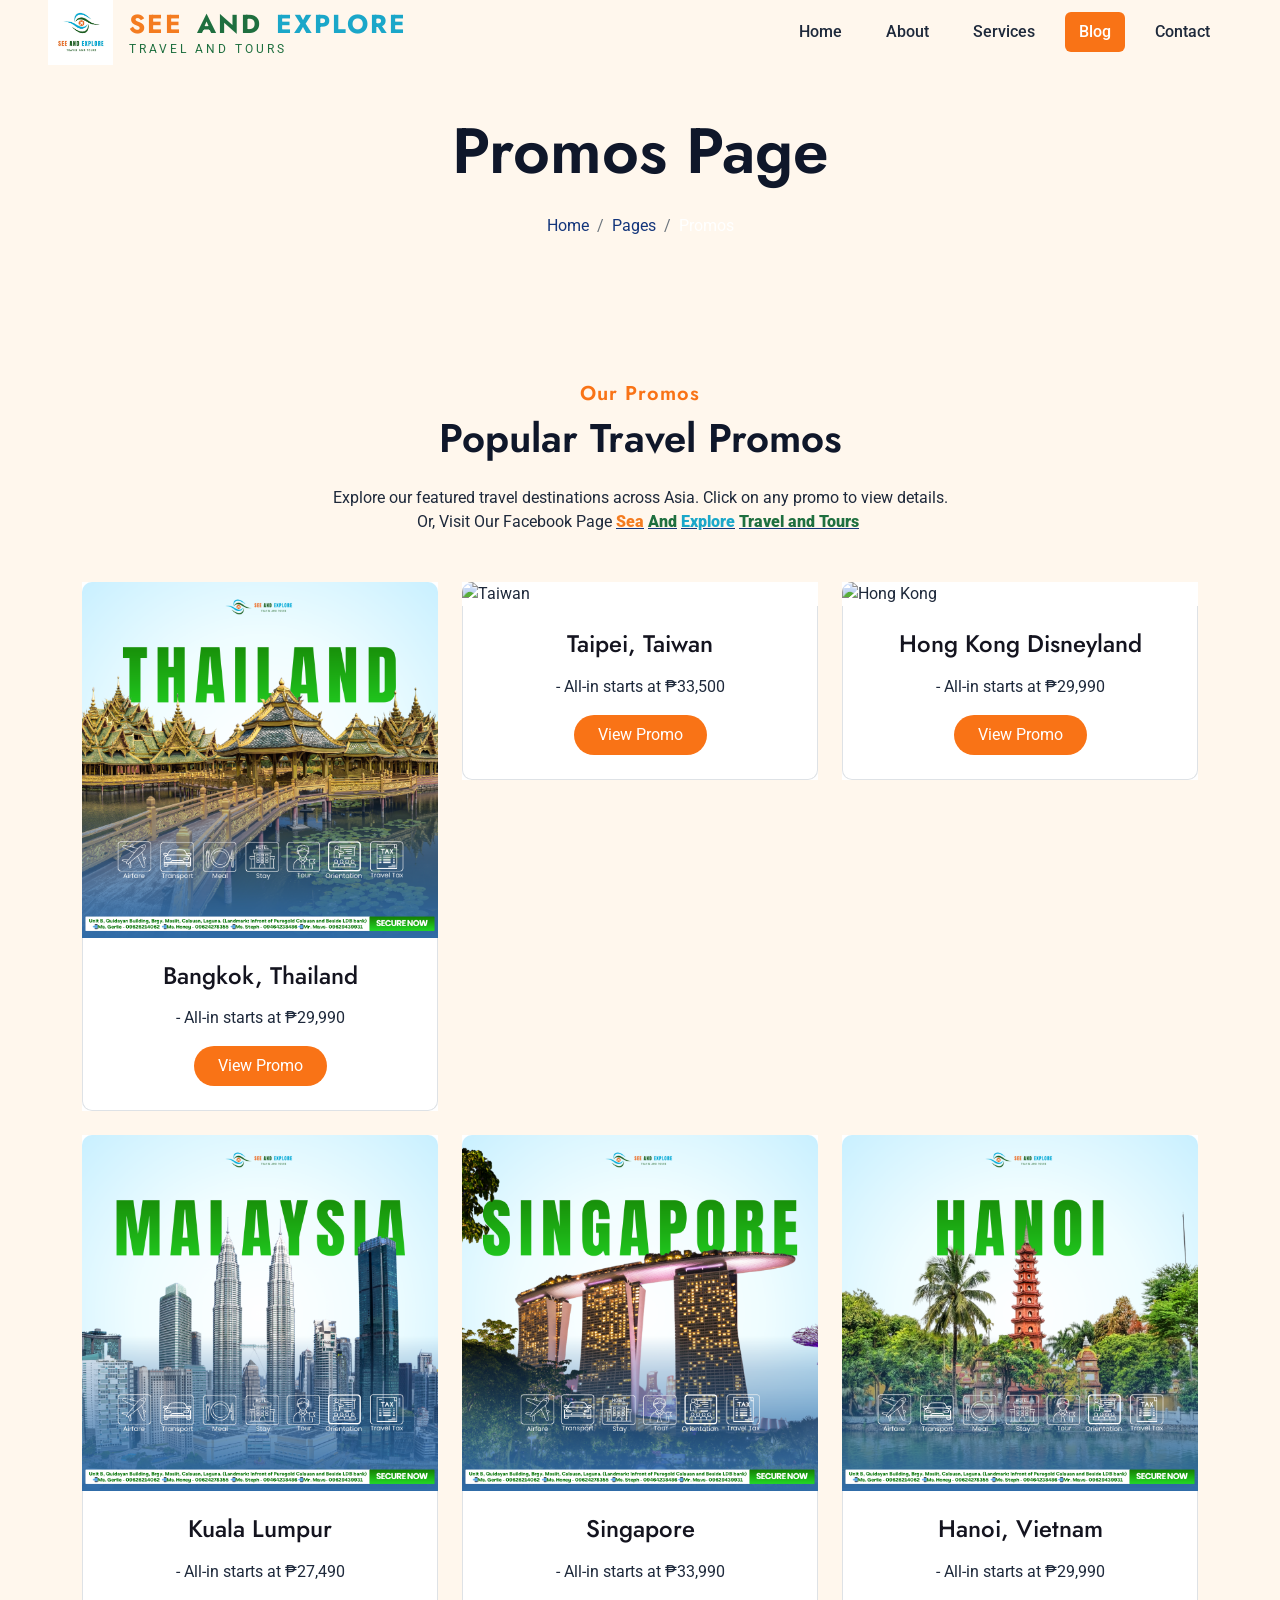
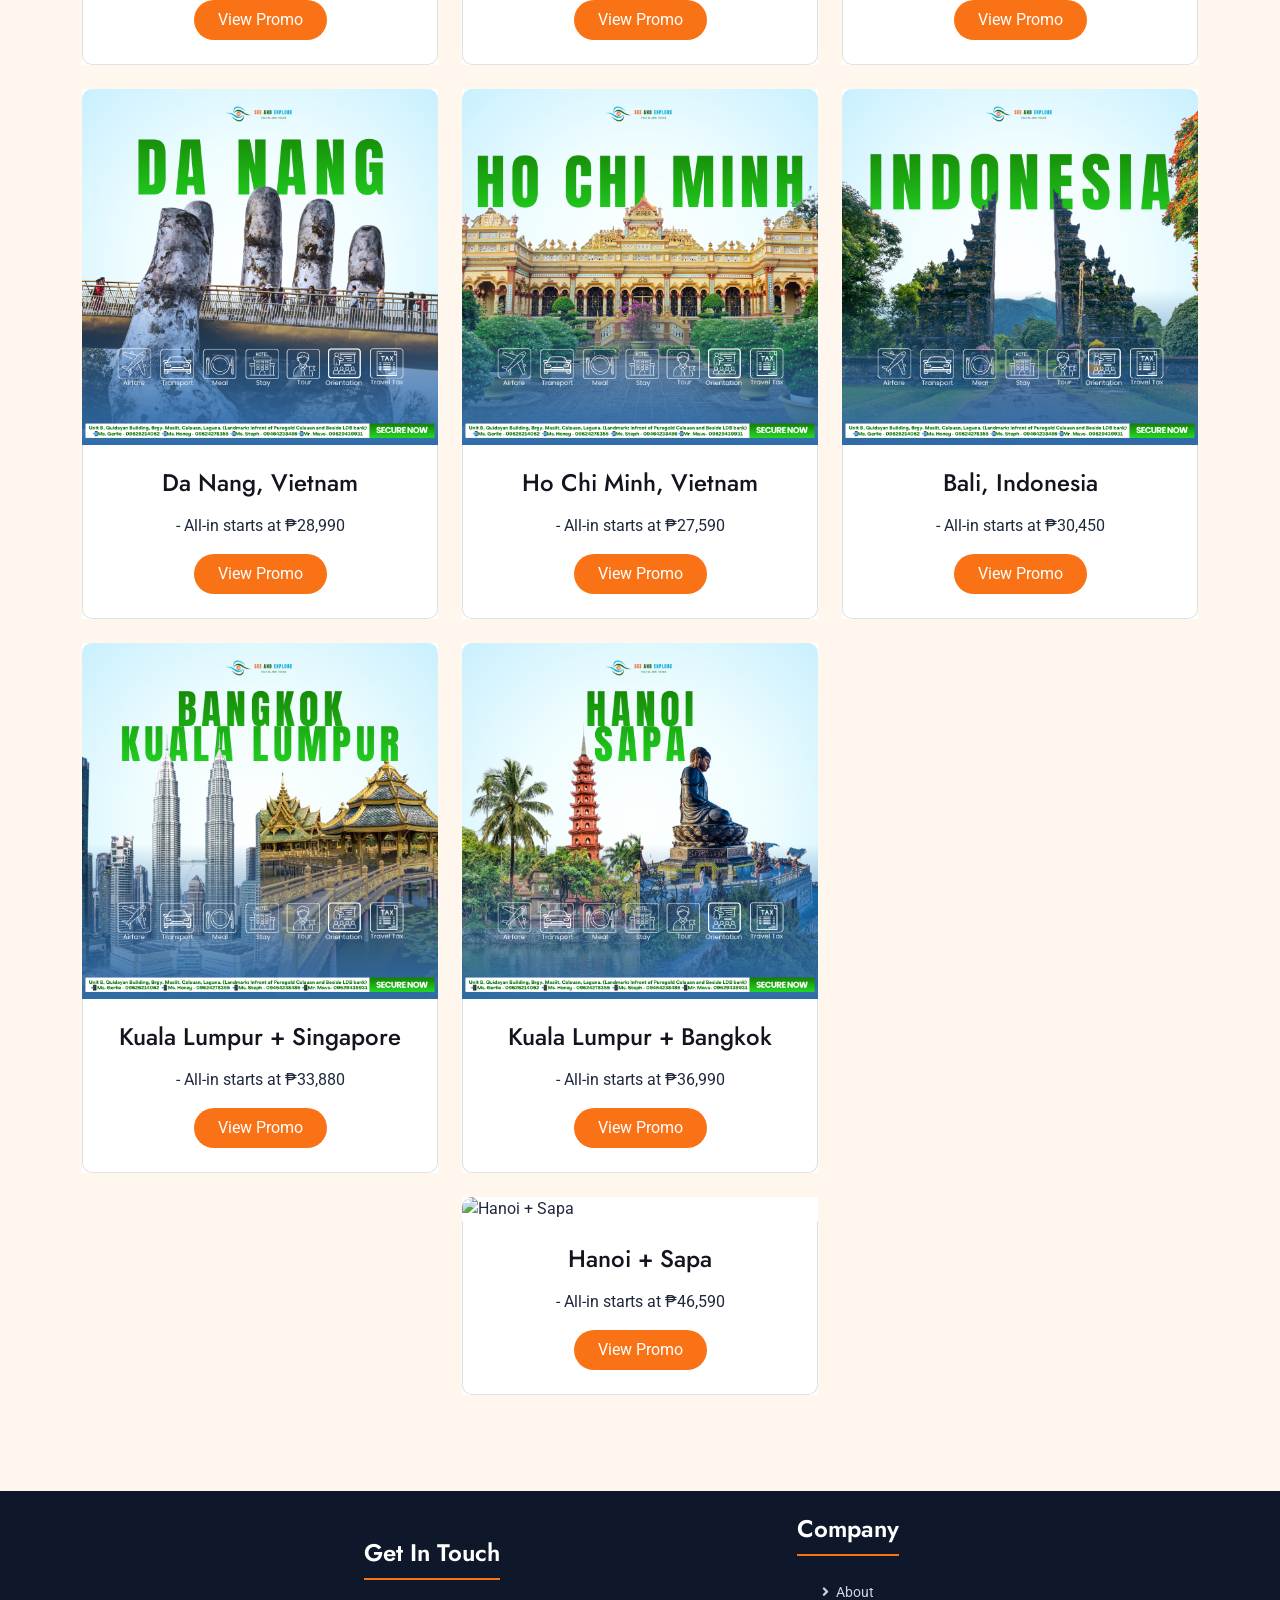
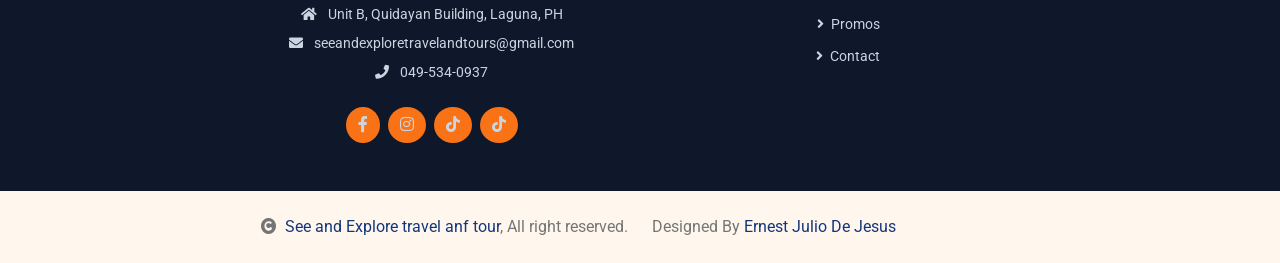
==== commit 219f05ca: "update my project" ====
--- a/blog.html
+++ b/blog.html
@@ -99,10 +99,10 @@
 
                 <!-- 1 -->
                 <div class="col-lg-4 col-md-6">
-                    <div class="blog-item" onclick="openPromoModal('img/promos/1 Thailand.png', 'Bangkok, Thailand')">
-                        <div class="blog-img" style="cursor: pointer;">
-                            <div class="blog-img-inner">
-                                <img class="img-fluid w-100 rounded-top" src="img/promos/1 Thailand.png" alt="Thailand"
+                    <div class="blog-item" onclick="openPromoModal('img/promos/1-thailand.png', 'Bangkok, Thailand')">
+                        <div class="blog-img" style="cursor: pointer;">
+                            <div class="blog-img-inner">
+                                <img class="img-fluid w-100 rounded-top" src="img/promos/1-thailand.png" alt="Thailand"
                                     loading="lazy">
                                 <div class="blog-icon">
                                     <i class="fas fa-search-plus fa-2x text-white"></i>
@@ -119,10 +119,10 @@
 
                 <!-- 2 -->
                 <div class="col-lg-4 col-md-6">
-                    <div class="blog-item" onclick="openPromoModal('img/promos/2 Taiwan.png', 'Taipei, Taiwan')">
-                        <div class="blog-img" style="cursor: pointer;">
-                            <div class="blog-img-inner">
-                                <img class="img-fluid w-100 rounded-top" src="img/promos/2 Taiwan.png" alt="Taiwan"
+                    <div class="blog-item" onclick="openPromoModal('img/promos/2-taiwan.png', 'Taipei, Taiwan')">
+                        <div class="blog-img" style="cursor: pointer;">
+                            <div class="blog-img-inner">
+                                <img class="img-fluid w-100 rounded-top" src="img/promos/2-aiwan.png" alt="Taiwan"
                                     loading="lazy">
                                 <div class="blog-icon">
                                     <i class="fas fa-search-plus fa-2x text-white"></i>
@@ -140,10 +140,10 @@
                 <!-- 3 -->
                 <div class="col-lg-4 col-md-6">
                     <div class="blog-item"
-                        onclick="openPromoModal('img/promos/3 Hong kong.png', 'Hong Kong Disneyland')">
-                        <div class="blog-img" style="cursor: pointer;">
-                            <div class="blog-img-inner">
-                                <img class="img-fluid w-100 rounded-top" src="img/promos/3 Hong kong.png"
+                        onclick="openPromoModal('img/promos/3-hong-kong.png', 'Hong Kong Disneyland')">
+                        <div class="blog-img" style="cursor: pointer;">
+                            <div class="blog-img-inner">
+                                <img class="img-fluid w-100 rounded-top" src="img/promos/3-hong-kong.png"
                                     alt="Hong Kong" loading="lazy">
                                 <div class="blog-icon">
                                     <i class="fas fa-search-plus fa-2x text-white"></i>
@@ -161,10 +161,10 @@
                 <!-- 4 -->
                 <div class="col-lg-4 col-md-6">
                     <div class="blog-item"
-                        onclick="openPromoModal('img/promos/4 malaysia.png', 'Kuala Lumpur, Malaysia')">
-                        <div class="blog-img" style="cursor: pointer;">
-                            <div class="blog-img-inner">
-                                <img class="img-fluid w-100 rounded-top" src="img/promos/4 malaysia.png" alt="Malaysia"
+                        onclick="openPromoModal('img/promos/4-malaysia.png', 'Kuala Lumpur, Malaysia')">
+                        <div class="blog-img" style="cursor: pointer;">
+                            <div class="blog-img-inner">
+                                <img class="img-fluid w-100 rounded-top" src="img/promos/4-malaysia.png" alt="Malaysia"
                                     loading="lazy">
                                 <div class="blog-icon">
                                     <i class="fas fa-search-plus fa-2x text-white"></i>
@@ -181,10 +181,10 @@
 
                 <!-- 5 -->
                 <div class="col-lg-4 col-md-6">
-                    <div class="blog-item" onclick="openPromoModal('img/promos/5 Singapore.png', 'Singapore')">
-                        <div class="blog-img" style="cursor: pointer;">
-                            <div class="blog-img-inner">
-                                <img class="img-fluid w-100 rounded-top" src="img/promos/5 Singapore.png"
+                    <div class="blog-item" onclick="openPromoModal('img/promos/5-singapore.png', 'Singapore')">
+                        <div class="blog-img" style="cursor: pointer;">
+                            <div class="blog-img-inner">
+                                <img class="img-fluid w-100 rounded-top" src="img/promos/5-singapore.png"
                                     alt="Singapore" loading="lazy">
                                 <div class="blog-icon">
                                     <i class="fas fa-search-plus fa-2x text-white"></i>
@@ -201,10 +201,10 @@
 
                 <!-- 6 -->
                 <div class="col-lg-4 col-md-6">
-                    <div class="blog-item" onclick="openPromoModal('img/promos/6 Hanoi.png', 'Hanoi, Vietnam')">
-                        <div class="blog-img" style="cursor: pointer;">
-                            <div class="blog-img-inner">
-                                <img class="img-fluid w-100 rounded-top" src="img/promos/6 Hanoi.png" alt="Hanoi"
+                    <div class="blog-item" onclick="openPromoModal('img/promos/6-hanoi.png', 'Hanoi, Vietnam')">
+                        <div class="blog-img" style="cursor: pointer;">
+                            <div class="blog-img-inner">
+                                <img class="img-fluid w-100 rounded-top" src="img/promos/6-hanoi.png" alt="Hanoi"
                                     loading="lazy">
                                 <div class="blog-icon">
                                     <i class="fas fa-search-plus fa-2x text-white"></i>
@@ -221,10 +221,10 @@
 
                 <!-- 6.1 -->
                 <div class="col-lg-4 col-md-6">
-                    <div class="blog-item" onclick="openPromoModal('img/promos/6.1 Da nang.png', 'Da Nang, Vietnam')">
-                        <div class="blog-img" style="cursor: pointer;">
-                            <div class="blog-img-inner">
-                                <img class="img-fluid w-100 rounded-top" src="img/promos/6.1 Da nang.png" alt="Da Nang"
+                    <div class="blog-item" onclick="openPromoModal('img/promos/6.1-da-nang.png', 'Da Nang, Vietnam')">
+                        <div class="blog-img" style="cursor: pointer;">
+                            <div class="blog-img-inner">
+                                <img class="img-fluid w-100 rounded-top" src="img/promos/6.1-da-nang.png" alt="Da Nang"
                                     loading="lazy">
                                 <div class="blog-icon">
                                     <i class="fas fa-search-plus fa-2x text-white"></i>
@@ -242,10 +242,10 @@
                 <!-- 6.2 -->
                 <div class="col-lg-4 col-md-6">
                     <div class="blog-item"
-                        onclick="openPromoModal('img/promos/6.2 Ho Chi Minh.png', 'Ho Chi Minh, Vietnam')">
-                        <div class="blog-img" style="cursor: pointer;">
-                            <div class="blog-img-inner">
-                                <img class="img-fluid w-100 rounded-top" src="img/promos/6.2 Ho Chi Minh.png"
+                        onclick="openPromoModal('img/promos/6.2-ho-chi-minh.png', 'Ho Chi Minh, Vietnam')">
+                        <div class="blog-img" style="cursor: pointer;">
+                            <div class="blog-img-inner">
+                                <img class="img-fluid w-100 rounded-top" src="img/promos/6.2-ho-chi-minh.png"
                                     alt="Ho Chi Minh" loading="lazy">
                                 <div class="blog-icon">
                                     <i class="fas fa-search-plus fa-2x text-white"></i>
@@ -262,10 +262,10 @@
 
                 <!-- 7 -->
                 <div class="col-lg-4 col-md-6">
-                    <div class="blog-item" onclick="openPromoModal('img/promos/7 Indonesia.png', 'Bali, Indonesia')">
-                        <div class="blog-img" style="cursor: pointer;">
-                            <div class="blog-img-inner">
-                                <img class="img-fluid w-100 rounded-top" src="img/promos/7 Indonesia.png" alt="Bali"
+                    <div class="blog-item" onclick="openPromoModal('img/promos/7-Indonesia.png', 'Bali, Indonesia')">
+                        <div class="blog-img" style="cursor: pointer;">
+                            <div class="blog-img-inner">
+                                <img class="img-fluid w-100 rounded-top" src="img/promos/7-Indonesia.png" alt="Bali"
                                     loading="lazy">
                                 <div class="blog-icon">
                                     <i class="fas fa-search-plus fa-2x text-white"></i>
@@ -283,16 +283,19 @@
                 <!-- 8 -->
                 <div class="col-lg-4 col-md-6">
                     <div class="blog-item"
-                        onclick="openPromoModal('img/promos/8Bangkok_KL.png', 'Kuala Lumpur + Singapore')">
-                        <div class="blog-img" style="cursor: pointer;">
-                            <div class="blog-img-inner">
-                                <img class="img-fluid w-100 rounded-top" src="img/promos/8Bangkok_KL.png"
+                        onclick="openPromoModal('img/promos/8-bangkok-kl.png','Kuala Lumpur + Singapore')">
+
+                        <div class="blog-img" style="cursor: pointer;">
+                            <div class="blog-img-inner">
+                                <img class="img-fluid w-100 rounded-top" src="img/promos/8-bangkok-kl.png"
                                     alt="Kuala Lumpur + Singapore" loading="lazy">
-                                <div class="blog-icon">
-                                    <i class="fas fa-search-plus fa-2x text-white"></i>
-                                </div>
-                            </div>
-                        </div>
+
+                                <div class="blog-icon">
+                                    <i class="fas fa-search-plus fa-2x text-white"></i>
+                                </div>
+                            </div>
+                        </div>
+
                         <div class="blog-content border border-top-0 rounded-bottom p-4 text-center">
                             <h4 class="h4">Kuala Lumpur + Singapore</h4>
                             <p class="my-3">- All-in starts at ₱33,880</p>
@@ -304,16 +307,19 @@
                 <!-- 9 -->
                 <div class="col-lg-4 col-md-6">
                     <div class="blog-item"
-                        onclick="openPromoModal('img/promos/9Hanoi_Sapa.png', 'Kuala Lumpur + Bangkok')">
-                        <div class="blog-img" style="cursor: pointer;">
-                            <div class="blog-img-inner">
-                                <img class="img-fluid w-100 rounded-top" src="img/promos/9Hanoi_Sapa.png"
+                        onclick="openPromoModal('img/promos/9-hanoi-sapa.png','Kuala Lumpur + Bangkok')">
+
+                        <div class="blog-img" style="cursor: pointer;">
+                            <div class="blog-img-inner">
+                                <img class="img-fluid w-100 rounded-top" src="img/promos/9-hanoi-sapa.png"
                                     alt="Kuala Lumpur + Bangkok" loading="lazy">
-                                <div class="blog-icon">
-                                    <i class="fas fa-search-plus fa-2x text-white"></i>
-                                </div>
-                            </div>
-                        </div>
+
+                                <div class="blog-icon">
+                                    <i class="fas fa-search-plus fa-2x text-white"></i>
+                                </div>
+                            </div>
+                        </div>
+
                         <div class="blog-content border border-top-0 rounded-bottom p-4 text-center">
                             <h4 class="h4">Kuala Lumpur + Bangkok</h4>
                             <p class="my-3">- All-in starts at ₱36,990</p>
@@ -325,16 +331,19 @@
                 <!-- 10 -->
                 <div class="col-lg-4 col-md-6">
                     <div class="blog-item"
-                        onclick="openPromoModal('img/promos/10Hong_Kong_Macau.png', 'Hong Kong + Macau')">
-                        <div class="blog-img" style="cursor: pointer;">
-                            <div class="blog-img-inner">
-                                <img class="img-fluid w-100 rounded-top" src="img/promos/10Hong_Kong_Macau.png"
+                        onclick="openPromoModal('img/promos/10-hong-kong-macau.png','Hong Kong + Macau')">
+
+                        <div class="blog-img" style="cursor: pointer;">
+                            <div class="blog-img-inner">
+                                <img class="img-fluid w-100 rounded-top" src="img/promos/10-hong-kong-macau.png"
                                     alt="Hong Kong + Macau" loading="lazy">
-                                <div class="blog-icon">
-                                    <i class="fas fa-search-plus fa-2x text-white"></i>
-                                </div>
-                            </div>
-                        </div>
+
+                                <div class="blog-icon">
+                                    <i class="fas fa-search-plus fa-2x text-white"></i>
+                                </div>
+                            </div>
+                        </div>
+
                         <div class="blog-content border border-top-0 rounded-bottom p-4 text-center">
                             <h4 class="h4">Hong Kong + Macau</h4>
                             <p class="my-3">- All-in starts at ₱44,500</p>
@@ -345,16 +354,19 @@
 
                 <!-- 11 -->
                 <div class="col-lg-4 col-md-6">
-                    <div class="blog-item" onclick="openPromoModal('img/promos/11Sin_KL.png', 'Hanoi + Sapa')">
-                        <div class="blog-img" style="cursor: pointer;">
-                            <div class="blog-img-inner">
-                                <img class="img-fluid w-100 rounded-top" src="img/promos/11Sin_KL.png"
+                    <div class="blog-item" onclick="openPromoModal('img/promos/11-sin_kl.png','Hanoi + Sapa')">
+
+                        <div class="blog-img" style="cursor: pointer;">
+                            <div class="blog-img-inner">
+                                <img class="img-fluid w-100 rounded-top" src="img/promos/11-sin_kl.png"
                                     alt="Hanoi + Sapa" loading="lazy">
-                                <div class="blog-icon">
-                                    <i class="fas fa-search-plus fa-2x text-white"></i>
-                                </div>
-                            </div>
-                        </div>
+
+                                <div class="blog-icon">
+                                    <i class="fas fa-search-plus fa-2x text-white"></i>
+                                </div>
+                            </div>
+                        </div>
+
                         <div class="blog-content border border-top-0 rounded-bottom p-4 text-center">
                             <h4 class="h4">Hanoi + Sapa</h4>
                             <p class="my-3">- All-in starts at ₱46,590</p>
@@ -564,4 +576,4 @@
     </script>
 </body>
 
-</html>+</html>
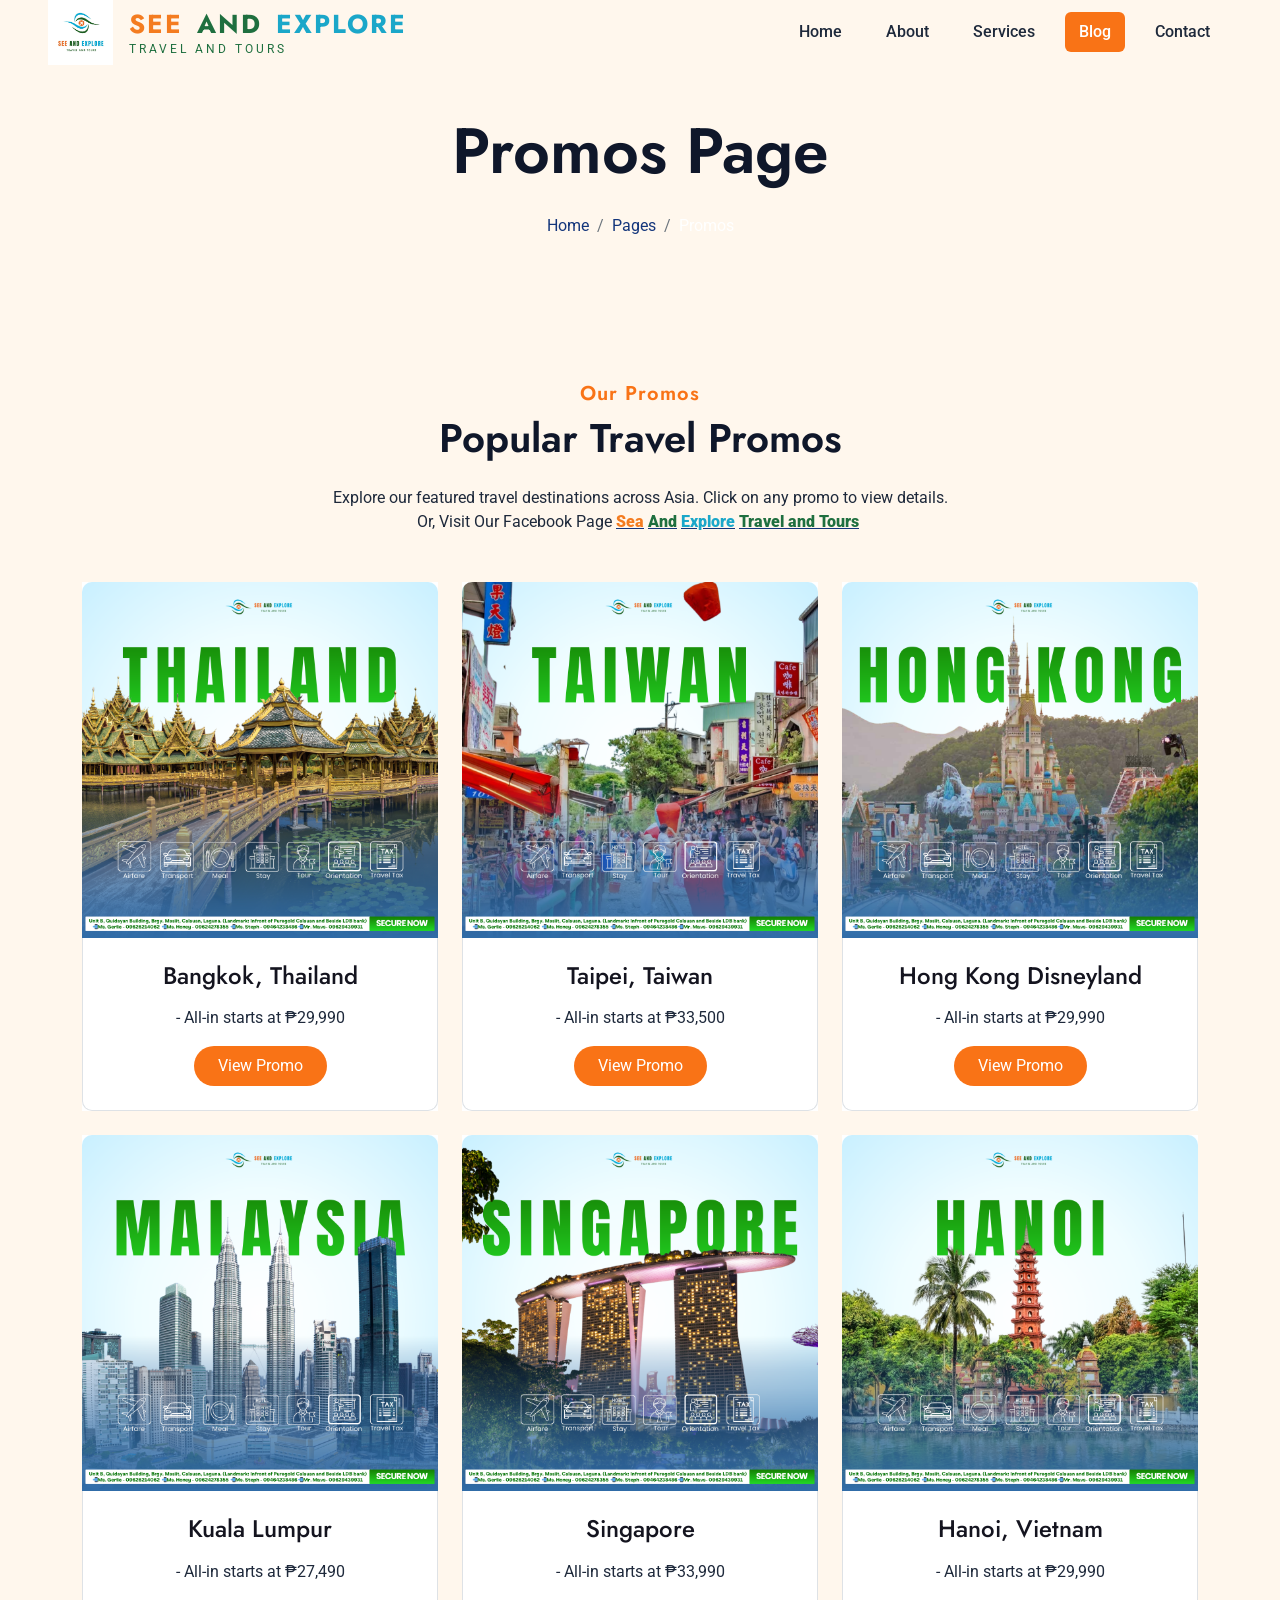
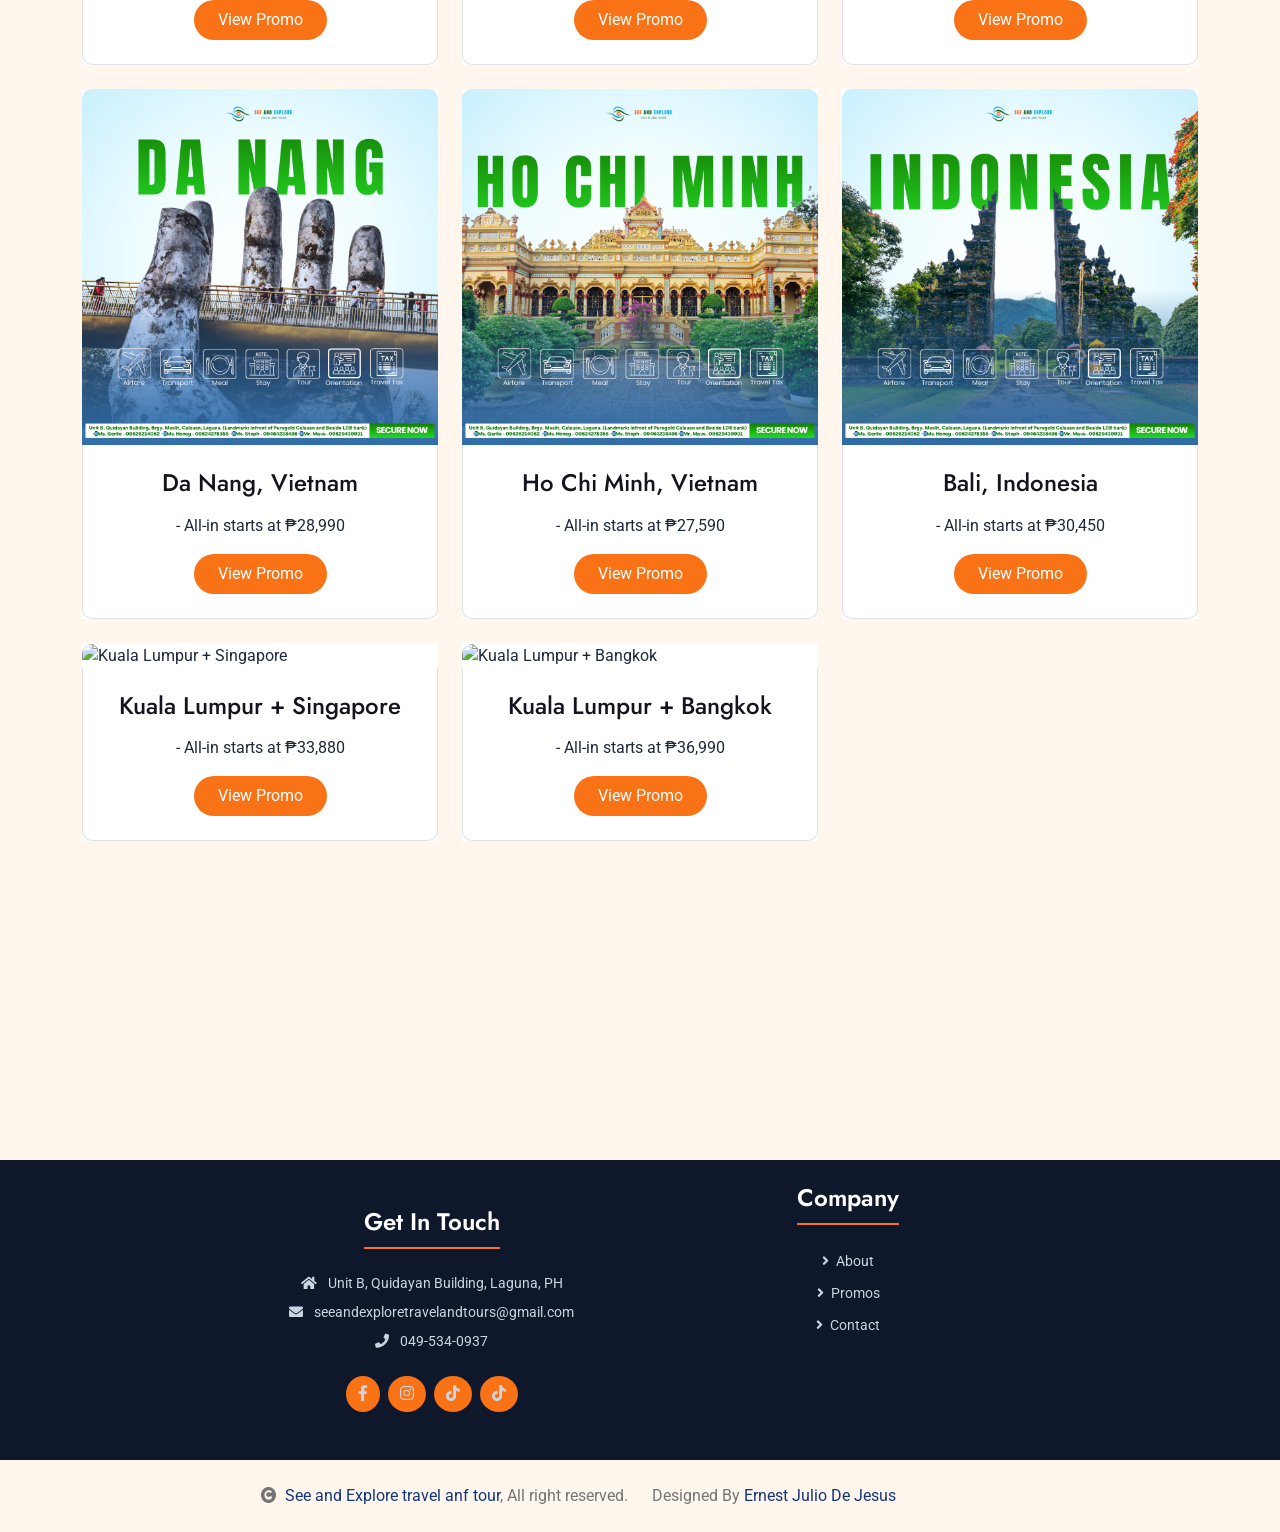
==== commit d29afdd5: "update my project" ====
--- a/blog.html
+++ b/blog.html
@@ -99,10 +99,10 @@
 
                 <!-- 1 -->
                 <div class="col-lg-4 col-md-6">
-                    <div class="blog-item" onclick="openPromoModal('img/promos/1-thailand.png', 'Bangkok, Thailand')">
-                        <div class="blog-img" style="cursor: pointer;">
-                            <div class="blog-img-inner">
-                                <img class="img-fluid w-100 rounded-top" src="img/promos/1-thailand.png" alt="Thailand"
+                    <div class="blog-item" onclick="openPromoModal('img/promos/1 Thailand.png', 'Bangkok, Thailand')">
+                        <div class="blog-img" style="cursor: pointer;">
+                            <div class="blog-img-inner">
+                                <img class="img-fluid w-100 rounded-top" src="img/promos/1 Thailand.png" alt="Thailand"
                                     loading="lazy">
                                 <div class="blog-icon">
                                     <i class="fas fa-search-plus fa-2x text-white"></i>
@@ -119,10 +119,10 @@
 
                 <!-- 2 -->
                 <div class="col-lg-4 col-md-6">
-                    <div class="blog-item" onclick="openPromoModal('img/promos/2-taiwan.png', 'Taipei, Taiwan')">
-                        <div class="blog-img" style="cursor: pointer;">
-                            <div class="blog-img-inner">
-                                <img class="img-fluid w-100 rounded-top" src="img/promos/2-aiwan.png" alt="Taiwan"
+                    <div class="blog-item" onclick="openPromoModal('img/promos/2 Taiwan.png', 'Taipei, Taiwan')">
+                        <div class="blog-img" style="cursor: pointer;">
+                            <div class="blog-img-inner">
+                                <img class="img-fluid w-100 rounded-top" src="img/promos/2 Taiwan.png" alt="Taiwan"
                                     loading="lazy">
                                 <div class="blog-icon">
                                     <i class="fas fa-search-plus fa-2x text-white"></i>
@@ -140,10 +140,10 @@
                 <!-- 3 -->
                 <div class="col-lg-4 col-md-6">
                     <div class="blog-item"
-                        onclick="openPromoModal('img/promos/3-hong-kong.png', 'Hong Kong Disneyland')">
-                        <div class="blog-img" style="cursor: pointer;">
-                            <div class="blog-img-inner">
-                                <img class="img-fluid w-100 rounded-top" src="img/promos/3-hong-kong.png"
+                        onclick="openPromoModal('img/promos/3 Hong kong.png', 'Hong Kong Disneyland')">
+                        <div class="blog-img" style="cursor: pointer;">
+                            <div class="blog-img-inner">
+                                <img class="img-fluid w-100 rounded-top" src="img/promos/3 Hong kong.png"
                                     alt="Hong Kong" loading="lazy">
                                 <div class="blog-icon">
                                     <i class="fas fa-search-plus fa-2x text-white"></i>
@@ -161,10 +161,10 @@
                 <!-- 4 -->
                 <div class="col-lg-4 col-md-6">
                     <div class="blog-item"
-                        onclick="openPromoModal('img/promos/4-malaysia.png', 'Kuala Lumpur, Malaysia')">
-                        <div class="blog-img" style="cursor: pointer;">
-                            <div class="blog-img-inner">
-                                <img class="img-fluid w-100 rounded-top" src="img/promos/4-malaysia.png" alt="Malaysia"
+                        onclick="openPromoModal('img/promos/4 malaysia.png', 'Kuala Lumpur, Malaysia')">
+                        <div class="blog-img" style="cursor: pointer;">
+                            <div class="blog-img-inner">
+                                <img class="img-fluid w-100 rounded-top" src="img/promos/4 malaysia.png" alt="Malaysia"
                                     loading="lazy">
                                 <div class="blog-icon">
                                     <i class="fas fa-search-plus fa-2x text-white"></i>
@@ -181,10 +181,10 @@
 
                 <!-- 5 -->
                 <div class="col-lg-4 col-md-6">
-                    <div class="blog-item" onclick="openPromoModal('img/promos/5-singapore.png', 'Singapore')">
-                        <div class="blog-img" style="cursor: pointer;">
-                            <div class="blog-img-inner">
-                                <img class="img-fluid w-100 rounded-top" src="img/promos/5-singapore.png"
+                    <div class="blog-item" onclick="openPromoModal('img/promos/5 Singapore.png', 'Singapore')">
+                        <div class="blog-img" style="cursor: pointer;">
+                            <div class="blog-img-inner">
+                                <img class="img-fluid w-100 rounded-top" src="img/promos/5 Singapore.png"
                                     alt="Singapore" loading="lazy">
                                 <div class="blog-icon">
                                     <i class="fas fa-search-plus fa-2x text-white"></i>
@@ -201,10 +201,10 @@
 
                 <!-- 6 -->
                 <div class="col-lg-4 col-md-6">
-                    <div class="blog-item" onclick="openPromoModal('img/promos/6-hanoi.png', 'Hanoi, Vietnam')">
-                        <div class="blog-img" style="cursor: pointer;">
-                            <div class="blog-img-inner">
-                                <img class="img-fluid w-100 rounded-top" src="img/promos/6-hanoi.png" alt="Hanoi"
+                    <div class="blog-item" onclick="openPromoModal('img/promos/6 Hanoi.png', 'Hanoi, Vietnam')">
+                        <div class="blog-img" style="cursor: pointer;">
+                            <div class="blog-img-inner">
+                                <img class="img-fluid w-100 rounded-top" src="img/promos/6 Hanoi.png" alt="Hanoi"
                                     loading="lazy">
                                 <div class="blog-icon">
                                     <i class="fas fa-search-plus fa-2x text-white"></i>
@@ -221,10 +221,10 @@
 
                 <!-- 6.1 -->
                 <div class="col-lg-4 col-md-6">
-                    <div class="blog-item" onclick="openPromoModal('img/promos/6.1-da-nang.png', 'Da Nang, Vietnam')">
-                        <div class="blog-img" style="cursor: pointer;">
-                            <div class="blog-img-inner">
-                                <img class="img-fluid w-100 rounded-top" src="img/promos/6.1-da-nang.png" alt="Da Nang"
+                    <div class="blog-item" onclick="openPromoModal('img/promos/6.1 Da nang.png', 'Da Nang, Vietnam')">
+                        <div class="blog-img" style="cursor: pointer;">
+                            <div class="blog-img-inner">
+                                <img class="img-fluid w-100 rounded-top" src="img/promos/6.1 Da nang.png" alt="Da Nang"
                                     loading="lazy">
                                 <div class="blog-icon">
                                     <i class="fas fa-search-plus fa-2x text-white"></i>
@@ -242,10 +242,10 @@
                 <!-- 6.2 -->
                 <div class="col-lg-4 col-md-6">
                     <div class="blog-item"
-                        onclick="openPromoModal('img/promos/6.2-ho-chi-minh.png', 'Ho Chi Minh, Vietnam')">
-                        <div class="blog-img" style="cursor: pointer;">
-                            <div class="blog-img-inner">
-                                <img class="img-fluid w-100 rounded-top" src="img/promos/6.2-ho-chi-minh.png"
+                        onclick="openPromoModal('img/promos/6.2 Ho Chi Minh.png', 'Ho Chi Minh, Vietnam')">
+                        <div class="blog-img" style="cursor: pointer;">
+                            <div class="blog-img-inner">
+                                <img class="img-fluid w-100 rounded-top" src="img/promos/6.2 Ho Chi Minh.png"
                                     alt="Ho Chi Minh" loading="lazy">
                                 <div class="blog-icon">
                                     <i class="fas fa-search-plus fa-2x text-white"></i>
@@ -262,10 +262,10 @@
 
                 <!-- 7 -->
                 <div class="col-lg-4 col-md-6">
-                    <div class="blog-item" onclick="openPromoModal('img/promos/7-Indonesia.png', 'Bali, Indonesia')">
-                        <div class="blog-img" style="cursor: pointer;">
-                            <div class="blog-img-inner">
-                                <img class="img-fluid w-100 rounded-top" src="img/promos/7-Indonesia.png" alt="Bali"
+                    <div class="blog-item" onclick="openPromoModal('img/promos/7 Indonesia.png', 'Bali, Indonesia')">
+                        <div class="blog-img" style="cursor: pointer;">
+                            <div class="blog-img-inner">
+                                <img class="img-fluid w-100 rounded-top" src="img/promos/7 Indonesia.png" alt="Bali"
                                     loading="lazy">
                                 <div class="blog-icon">
                                     <i class="fas fa-search-plus fa-2x text-white"></i>
@@ -283,11 +283,11 @@
                 <!-- 8 -->
                 <div class="col-lg-4 col-md-6">
                     <div class="blog-item"
-                        onclick="openPromoModal('img/promos/8-bangkok-kl.png','Kuala Lumpur + Singapore')">
-
-                        <div class="blog-img" style="cursor: pointer;">
-                            <div class="blog-img-inner">
-                                <img class="img-fluid w-100 rounded-top" src="img/promos/8-bangkok-kl.png"
+                        onclick="openPromoModal('img/promos/8Bangkok_KL.png','Kuala Lumpur + Singapore')">
+
+                        <div class="blog-img" style="cursor: pointer;">
+                            <div class="blog-img-inner">
+                                <img class="img-fluid w-100 rounded-top" src="img/promos/8 Bangkok_KL.png"
                                     alt="Kuala Lumpur + Singapore" loading="lazy">
 
                                 <div class="blog-icon">
@@ -307,11 +307,11 @@
                 <!-- 9 -->
                 <div class="col-lg-4 col-md-6">
                     <div class="blog-item"
-                        onclick="openPromoModal('img/promos/9-hanoi-sapa.png','Kuala Lumpur + Bangkok')">
-
-                        <div class="blog-img" style="cursor: pointer;">
-                            <div class="blog-img-inner">
-                                <img class="img-fluid w-100 rounded-top" src="img/promos/9-hanoi-sapa.png"
+                        onclick="openPromoModal('img/promos/9 Hanoi_Sapa.png','Kuala Lumpur + Bangkok')">
+
+                        <div class="blog-img" style="cursor: pointer;">
+                            <div class="blog-img-inner">
+                                <img class="img-fluid w-100 rounded-top" src="img/promos/9 Hanoi_Sapa.png"
                                     alt="Kuala Lumpur + Bangkok" loading="lazy">
 
                                 <div class="blog-icon">
@@ -331,11 +331,11 @@
                 <!-- 10 -->
                 <div class="col-lg-4 col-md-6">
                     <div class="blog-item"
-                        onclick="openPromoModal('img/promos/10-hong-kong-macau.png','Hong Kong + Macau')">
-
-                        <div class="blog-img" style="cursor: pointer;">
-                            <div class="blog-img-inner">
-                                <img class="img-fluid w-100 rounded-top" src="img/promos/10-hong-kong-macau.png"
+                        onclick="openPromoModal('img/promos/10 Hong_Kong_Macau.png','Hong Kong + Macau')">
+
+                        <div class="blog-img" style="cursor: pointer;">
+                            <div class="blog-img-inner">
+                                <img class="img-fluid w-100 rounded-top" src="img/promos/10 Hong_Kong_Macau.png"
                                     alt="Hong Kong + Macau" loading="lazy">
 
                                 <div class="blog-icon">
@@ -354,11 +354,11 @@
 
                 <!-- 11 -->
                 <div class="col-lg-4 col-md-6">
-                    <div class="blog-item" onclick="openPromoModal('img/promos/11-sin_kl.png','Hanoi + Sapa')">
-
-                        <div class="blog-img" style="cursor: pointer;">
-                            <div class="blog-img-inner">
-                                <img class="img-fluid w-100 rounded-top" src="img/promos/11-sin_kl.png"
+                    <div class="blog-item" onclick="openPromoModal('img/promos/11 Sin_KL.png','Hanoi + Sapa')">
+
+                        <div class="blog-img" style="cursor: pointer;">
+                            <div class="blog-img-inner">
+                                <img class="img-fluid w-100 rounded-top" src="img/promos/11 Sin_KL.png"
                                     alt="Hanoi + Sapa" loading="lazy">
 
                                 <div class="blog-icon">
@@ -576,4 +576,4 @@
     </script>
 </body>
 
-</html>
+</html>
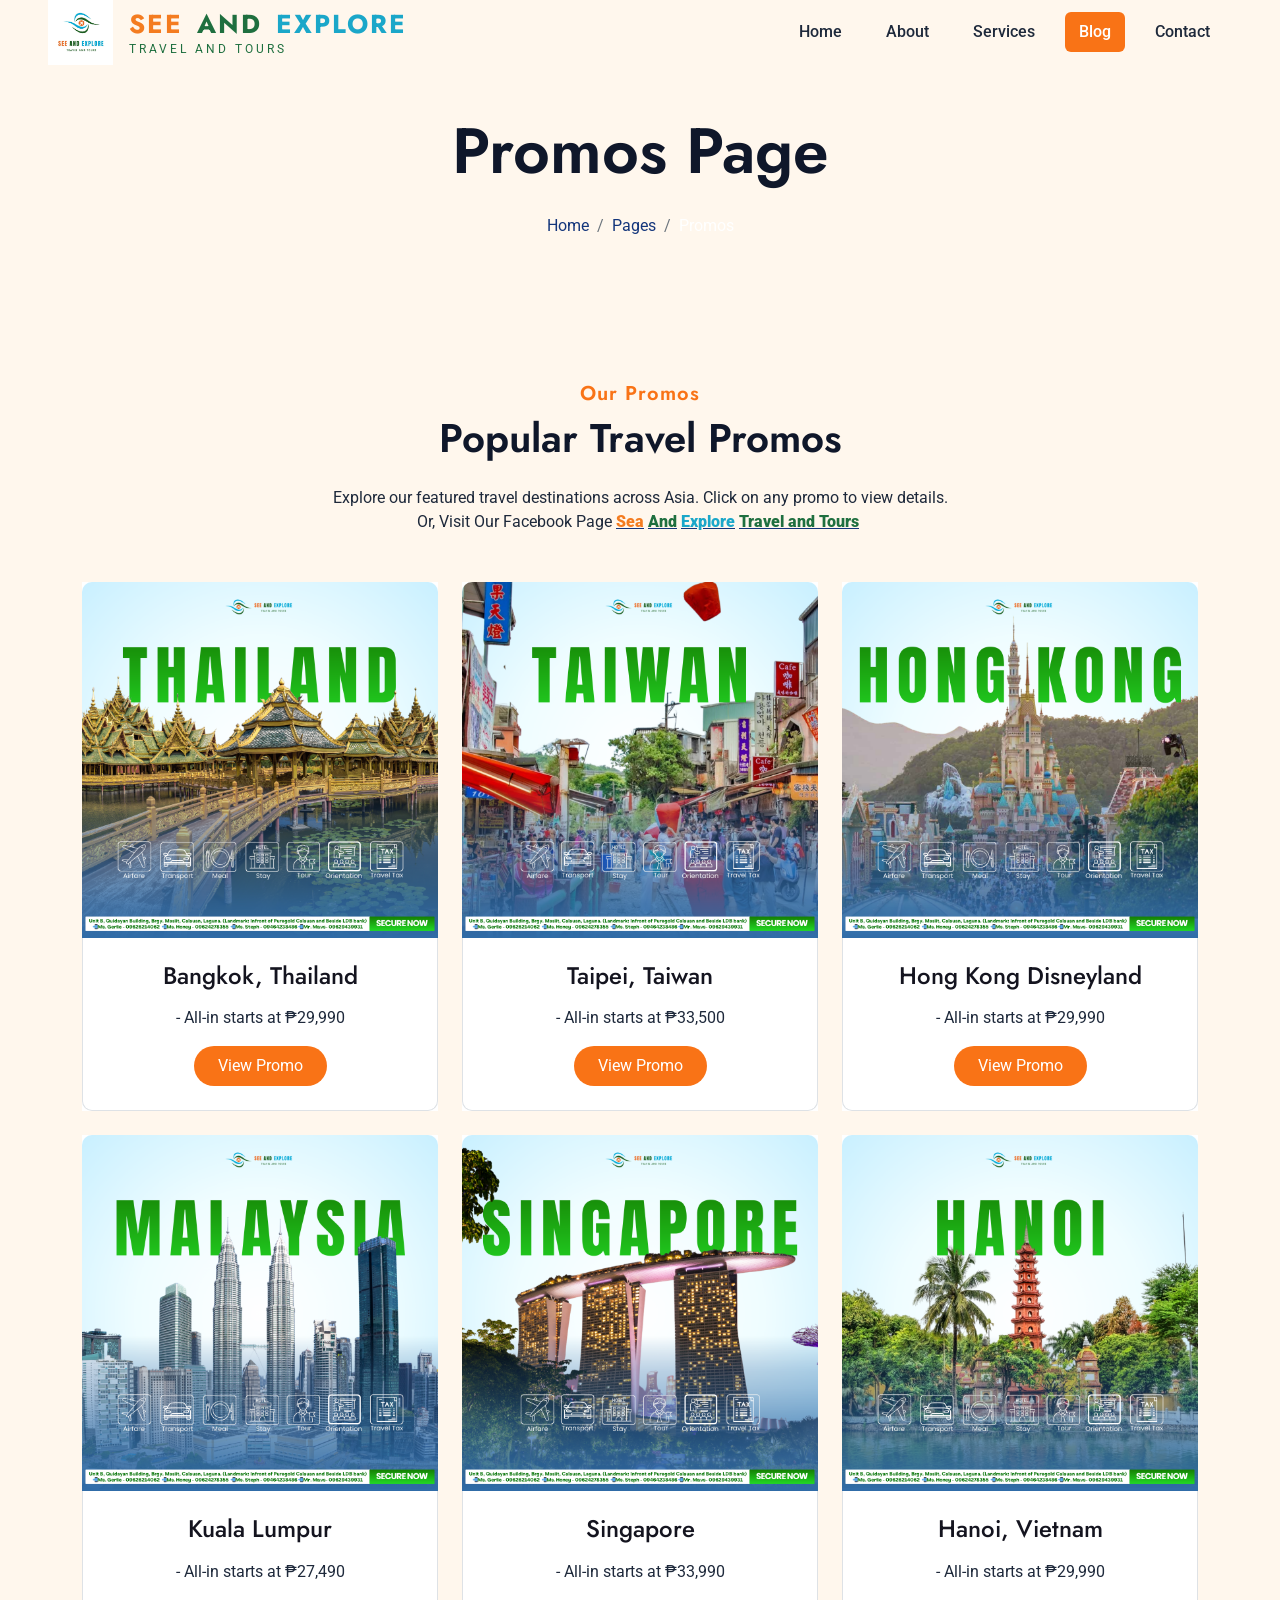
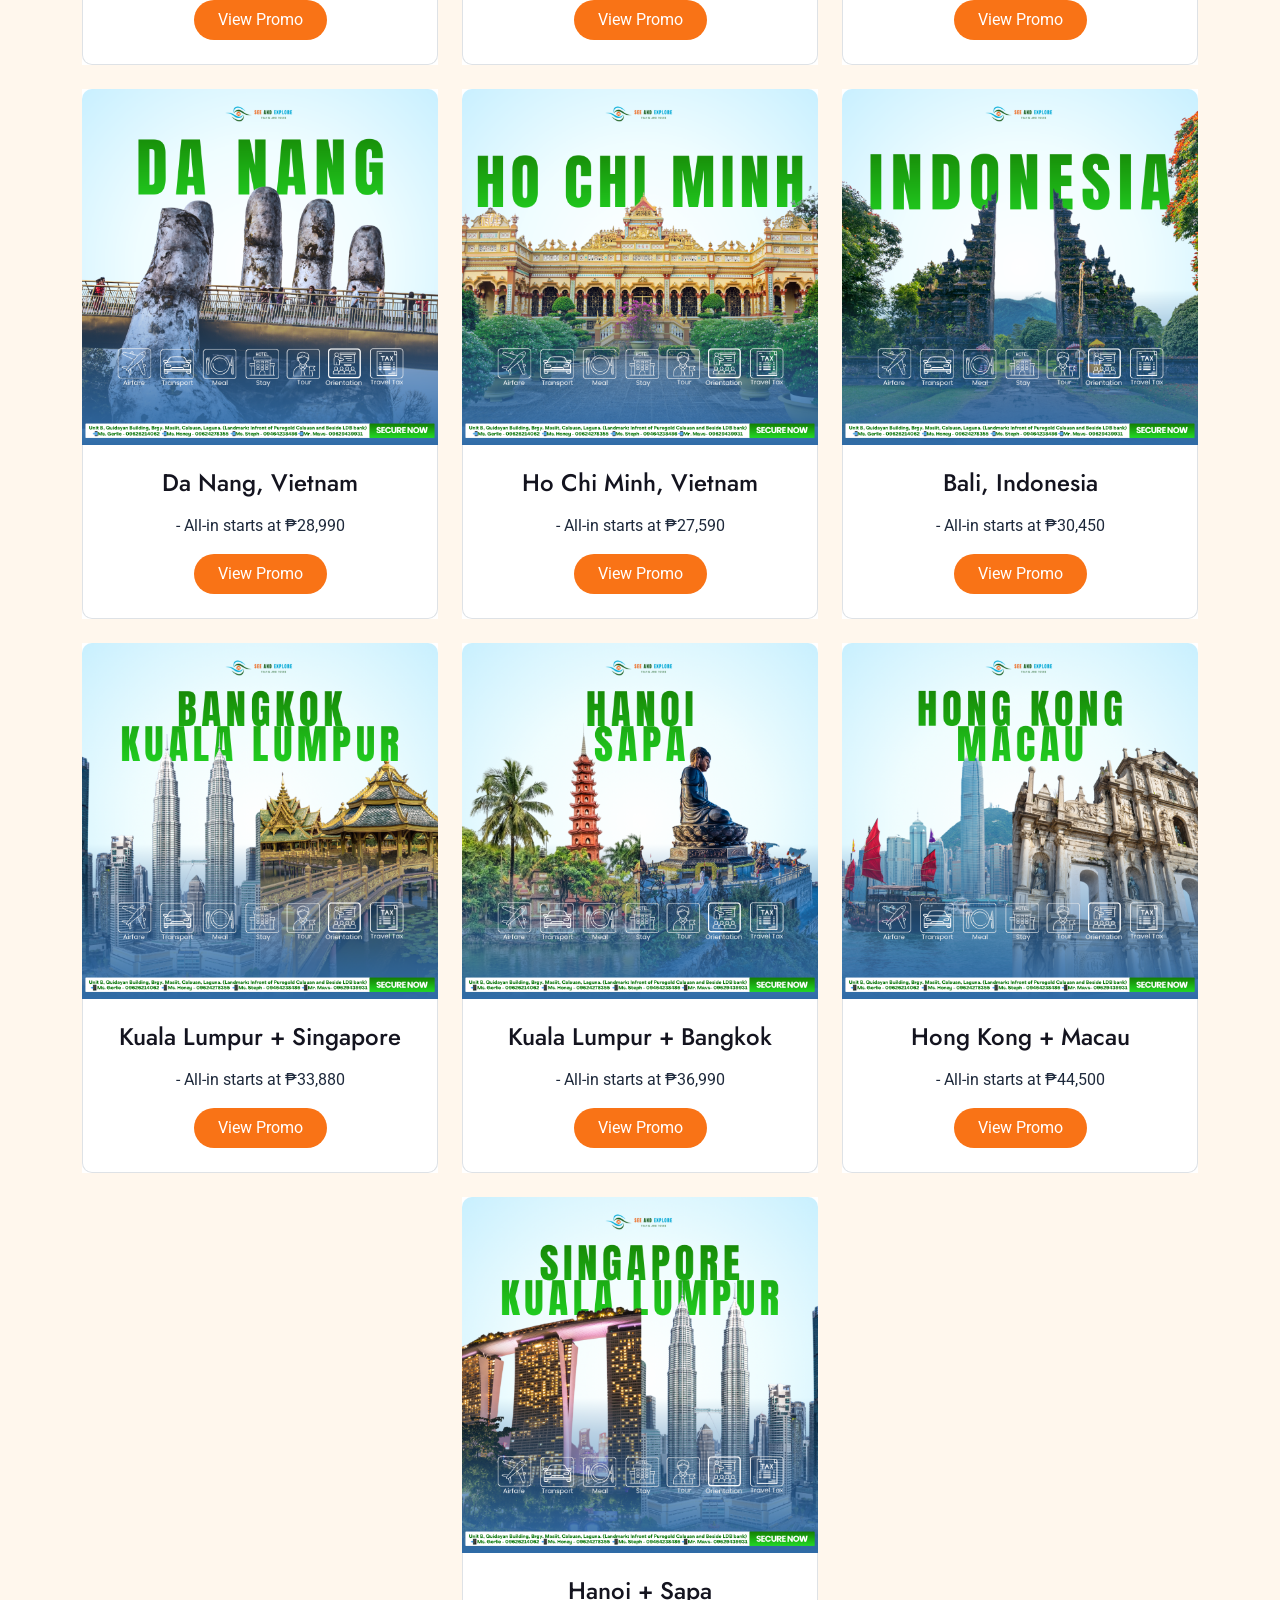
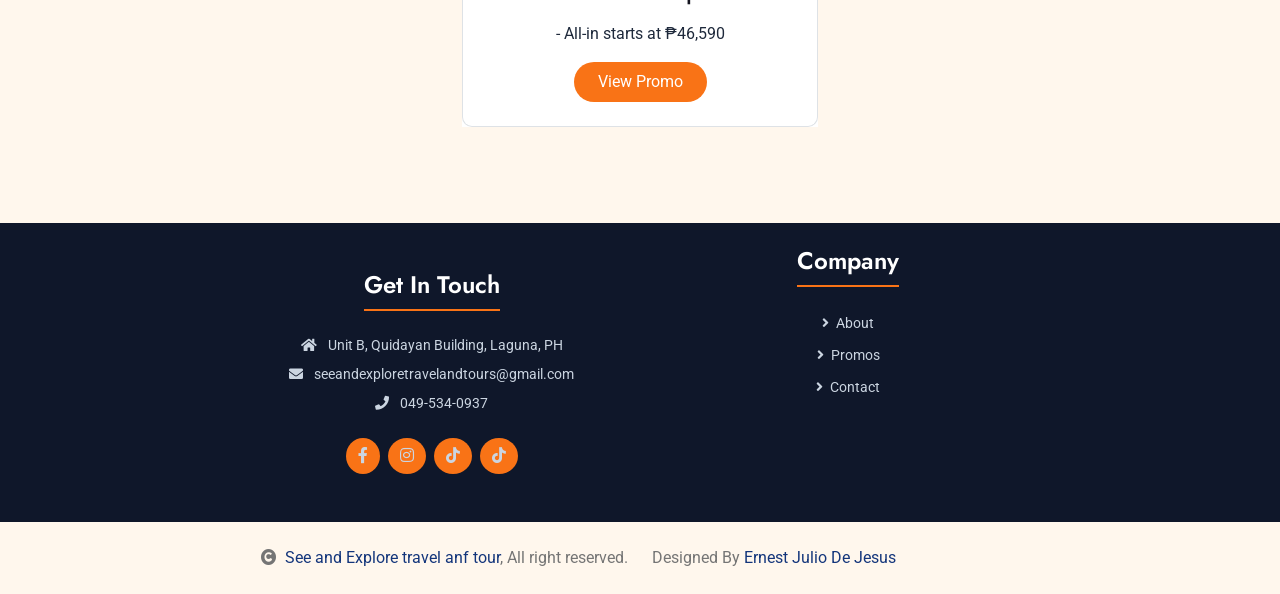
==== commit 22a9b690: "update my project" ====
--- a/blog.html
+++ b/blog.html
@@ -76,6 +76,7 @@
     </div>
     <!-- Header End -->
 
+    <!-- blog start -->
     <div class="container-fluid blog py-5">
         <div class="container py-5">
 
@@ -283,19 +284,16 @@
                 <!-- 8 -->
                 <div class="col-lg-4 col-md-6">
                     <div class="blog-item"
-                        onclick="openPromoModal('img/promos/8Bangkok_KL.png','Kuala Lumpur + Singapore')">
-
-                        <div class="blog-img" style="cursor: pointer;">
-                            <div class="blog-img-inner">
-                                <img class="img-fluid w-100 rounded-top" src="img/promos/8 Bangkok_KL.png"
+                        onclick="openPromoModal('img/promos/8 Bangkok+KL.png', 'Kuala Lumpur + Singapore')">
+                        <div class="blog-img" style="cursor: pointer;">
+                            <div class="blog-img-inner">
+                                <img class="img-fluid w-100 rounded-top" src="img/promos/8 Bangkok+KL.png"
                                     alt="Kuala Lumpur + Singapore" loading="lazy">
-
-                                <div class="blog-icon">
-                                    <i class="fas fa-search-plus fa-2x text-white"></i>
-                                </div>
-                            </div>
-                        </div>
-
+                                <div class="blog-icon">
+                                    <i class="fas fa-search-plus fa-2x text-white"></i>
+                                </div>
+                            </div>
+                        </div>
                         <div class="blog-content border border-top-0 rounded-bottom p-4 text-center">
                             <h4 class="h4">Kuala Lumpur + Singapore</h4>
                             <p class="my-3">- All-in starts at ₱33,880</p>
@@ -307,19 +305,16 @@
                 <!-- 9 -->
                 <div class="col-lg-4 col-md-6">
                     <div class="blog-item"
-                        onclick="openPromoModal('img/promos/9 Hanoi_Sapa.png','Kuala Lumpur + Bangkok')">
-
-                        <div class="blog-img" style="cursor: pointer;">
-                            <div class="blog-img-inner">
-                                <img class="img-fluid w-100 rounded-top" src="img/promos/9 Hanoi_Sapa.png"
+                        onclick="openPromoModal('img/promos/9  Hanoi+Sapa.png', 'Kuala Lumpur + Bangkok')">
+                        <div class="blog-img" style="cursor: pointer;">
+                            <div class="blog-img-inner">
+                                <img class="img-fluid w-100 rounded-top" src="img/promos/9  Hanoi+Sapa.png"
                                     alt="Kuala Lumpur + Bangkok" loading="lazy">
-
-                                <div class="blog-icon">
-                                    <i class="fas fa-search-plus fa-2x text-white"></i>
-                                </div>
-                            </div>
-                        </div>
-
+                                <div class="blog-icon">
+                                    <i class="fas fa-search-plus fa-2x text-white"></i>
+                                </div>
+                            </div>
+                        </div>
                         <div class="blog-content border border-top-0 rounded-bottom p-4 text-center">
                             <h4 class="h4">Kuala Lumpur + Bangkok</h4>
                             <p class="my-3">- All-in starts at ₱36,990</p>
@@ -331,19 +326,16 @@
                 <!-- 10 -->
                 <div class="col-lg-4 col-md-6">
                     <div class="blog-item"
-                        onclick="openPromoModal('img/promos/10 Hong_Kong_Macau.png','Hong Kong + Macau')">
-
-                        <div class="blog-img" style="cursor: pointer;">
-                            <div class="blog-img-inner">
-                                <img class="img-fluid w-100 rounded-top" src="img/promos/10 Hong_Kong_Macau.png"
+                        onclick="openPromoModal('img/promos/10  Hong Kong+Macau.png', 'Hong Kong + Macau')">
+                        <div class="blog-img" style="cursor: pointer;">
+                            <div class="blog-img-inner">
+                                <img class="img-fluid w-100 rounded-top" src="img/promos/10  Hong Kong+Macau.png"
                                     alt="Hong Kong + Macau" loading="lazy">
-
-                                <div class="blog-icon">
-                                    <i class="fas fa-search-plus fa-2x text-white"></i>
-                                </div>
-                            </div>
-                        </div>
-
+                                <div class="blog-icon">
+                                    <i class="fas fa-search-plus fa-2x text-white"></i>
+                                </div>
+                            </div>
+                        </div>
                         <div class="blog-content border border-top-0 rounded-bottom p-4 text-center">
                             <h4 class="h4">Hong Kong + Macau</h4>
                             <p class="my-3">- All-in starts at ₱44,500</p>
@@ -354,19 +346,16 @@
 
                 <!-- 11 -->
                 <div class="col-lg-4 col-md-6">
-                    <div class="blog-item" onclick="openPromoModal('img/promos/11 Sin_KL.png','Hanoi + Sapa')">
-
-                        <div class="blog-img" style="cursor: pointer;">
-                            <div class="blog-img-inner">
-                                <img class="img-fluid w-100 rounded-top" src="img/promos/11 Sin_KL.png"
+                    <div class="blog-item" onclick="openPromoModal('img/promos/11 Sin+KL.png', 'Hanoi + Sapa')">
+                        <div class="blog-img" style="cursor: pointer;">
+                            <div class="blog-img-inner">
+                                <img class="img-fluid w-100 rounded-top" src="img/promos/11 Sin+KL.png"
                                     alt="Hanoi + Sapa" loading="lazy">
-
-                                <div class="blog-icon">
-                                    <i class="fas fa-search-plus fa-2x text-white"></i>
-                                </div>
-                            </div>
-                        </div>
-
+                                <div class="blog-icon">
+                                    <i class="fas fa-search-plus fa-2x text-white"></i>
+                                </div>
+                            </div>
+                        </div>
                         <div class="blog-content border border-top-0 rounded-bottom p-4 text-center">
                             <h4 class="h4">Hanoi + Sapa</h4>
                             <p class="my-3">- All-in starts at ₱46,590</p>
@@ -447,7 +436,7 @@
             });
         });
     </script>
-
+    <!-- blog end  -->
 
     <!-- footer start -->
     <div class="container-fluid footer py-4 py-md-5">
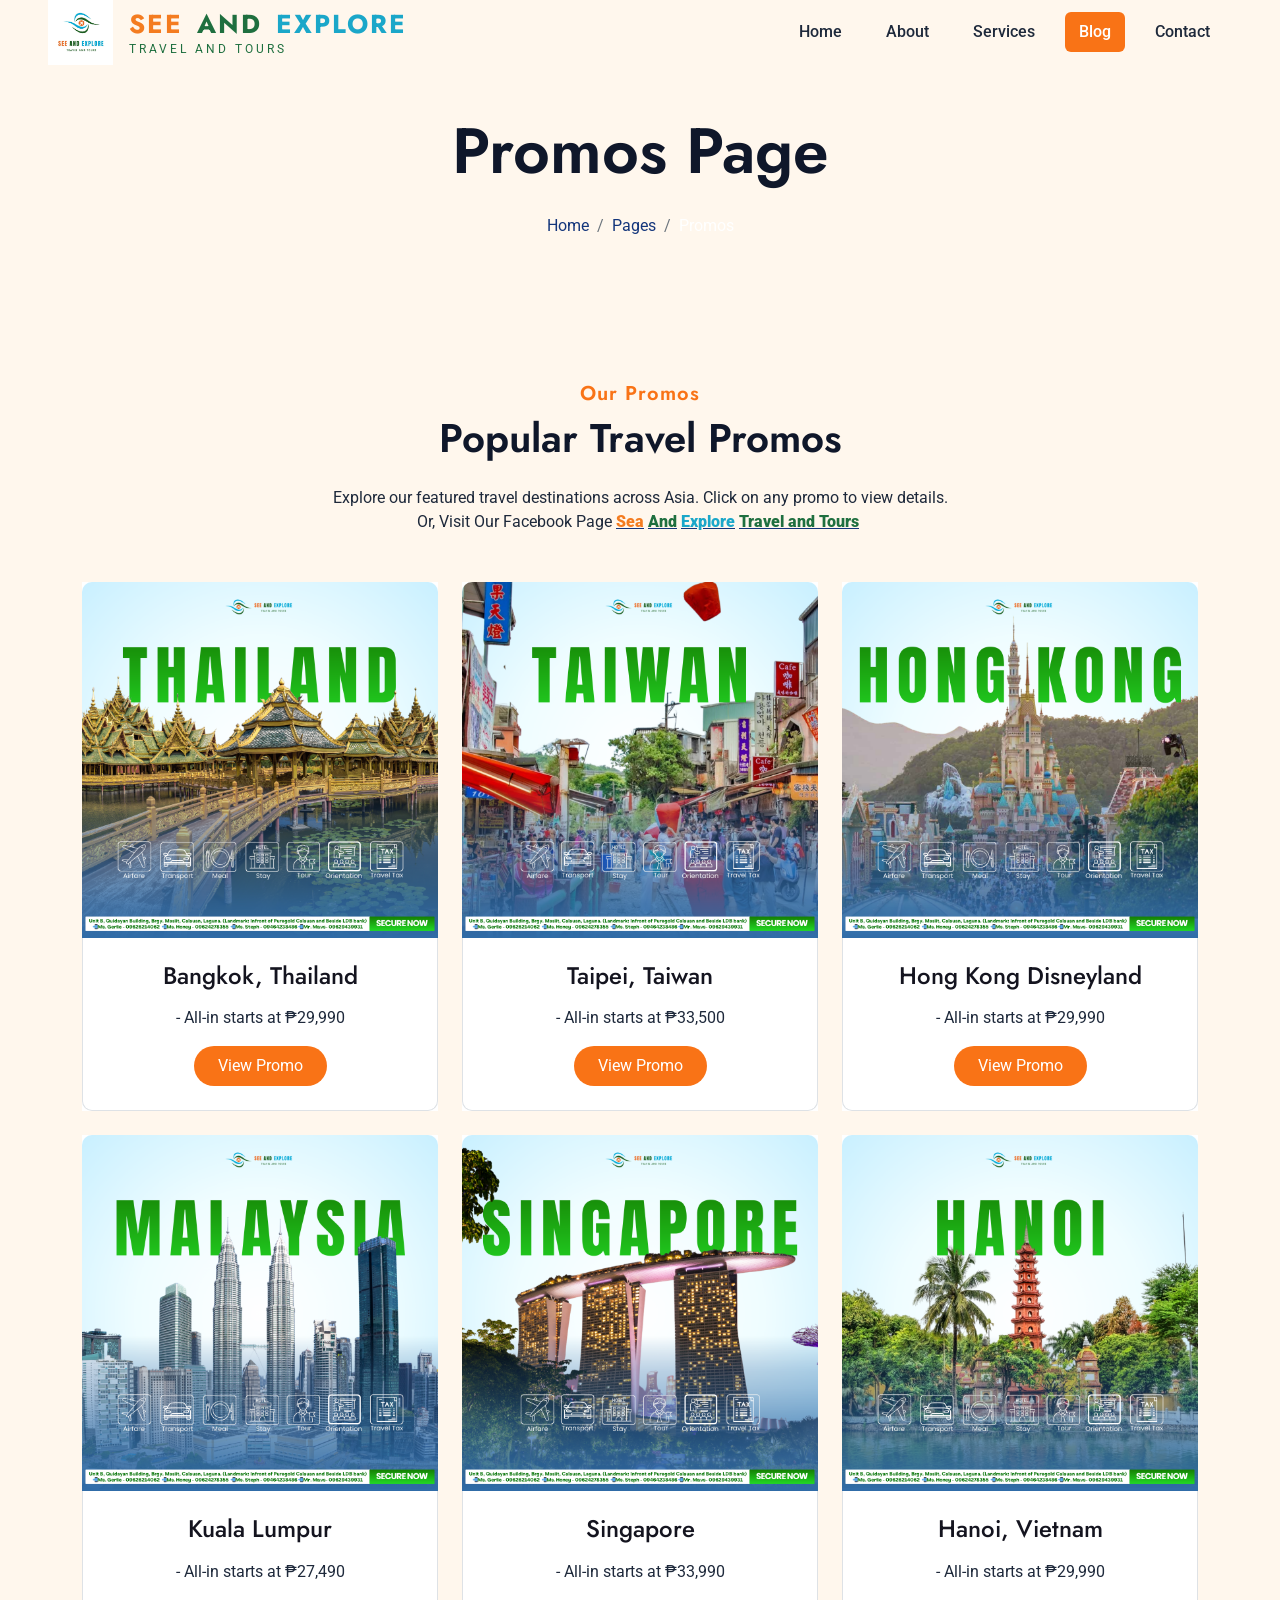
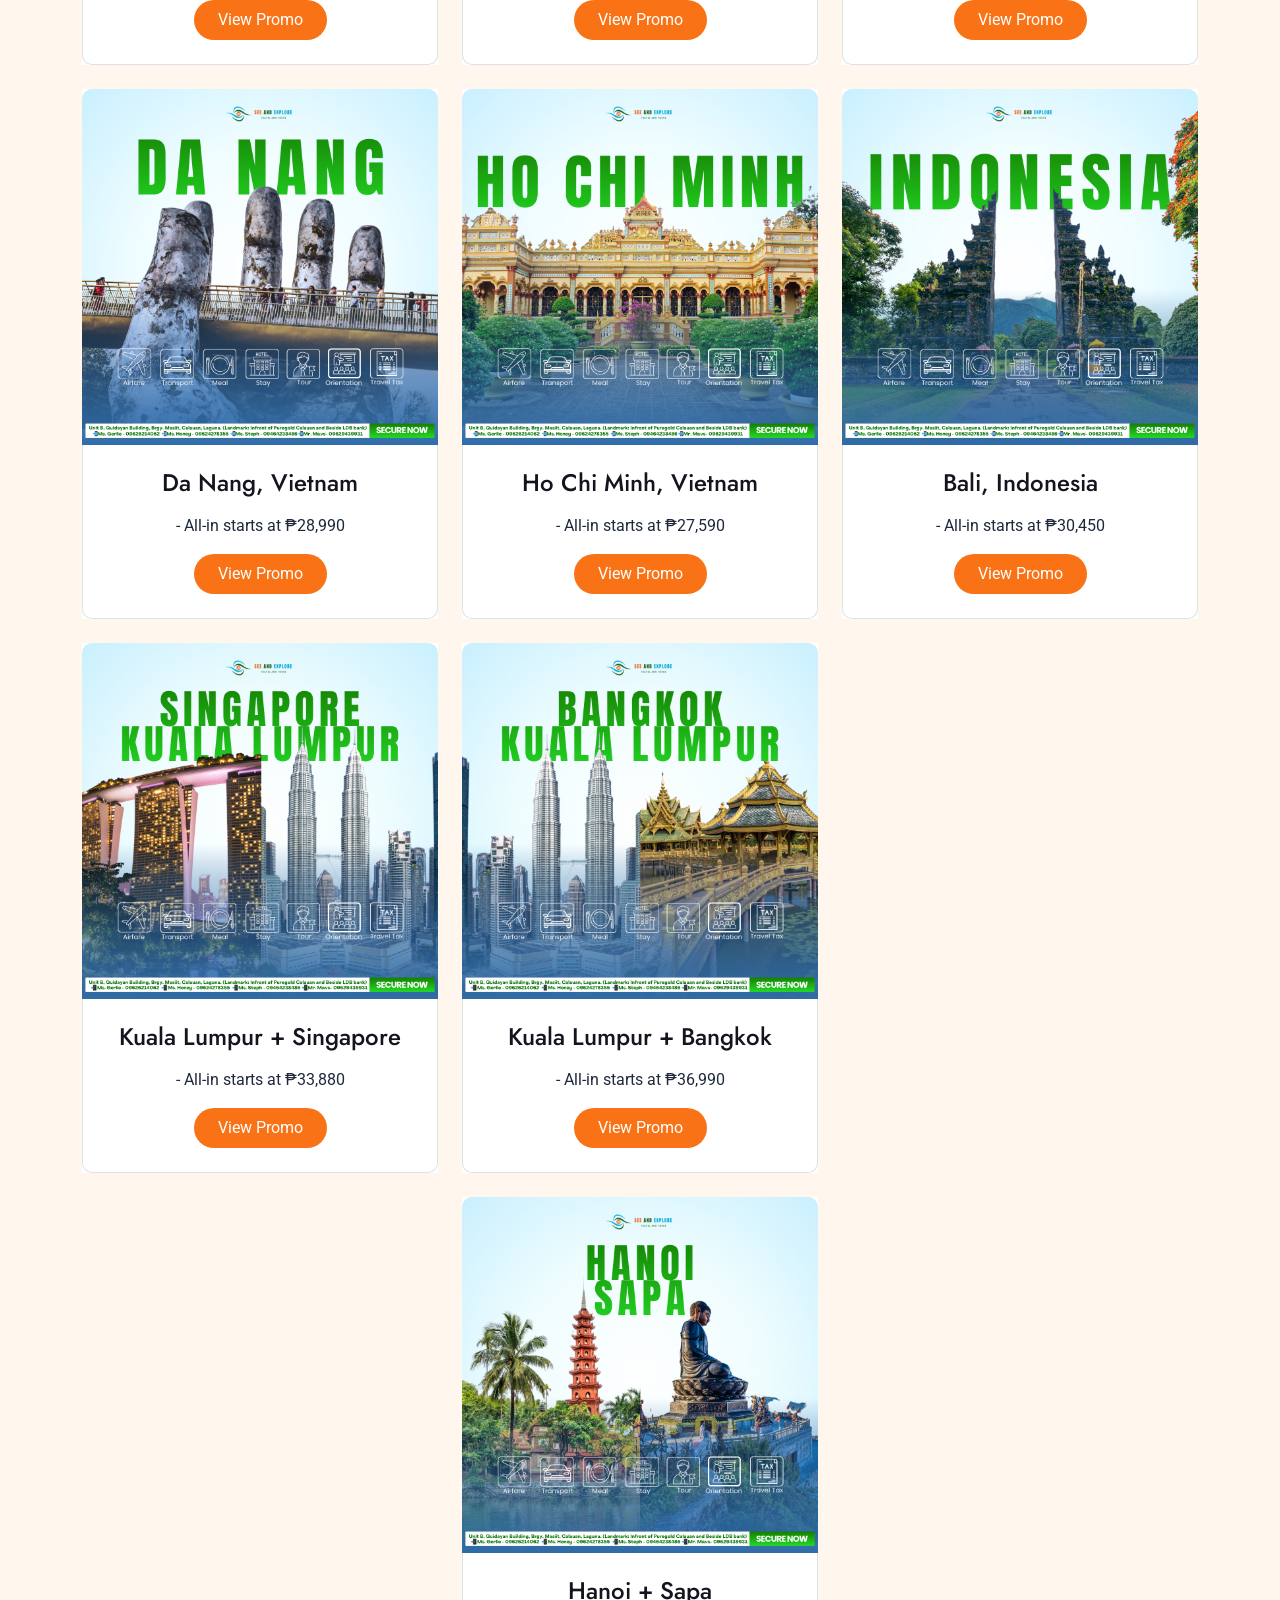
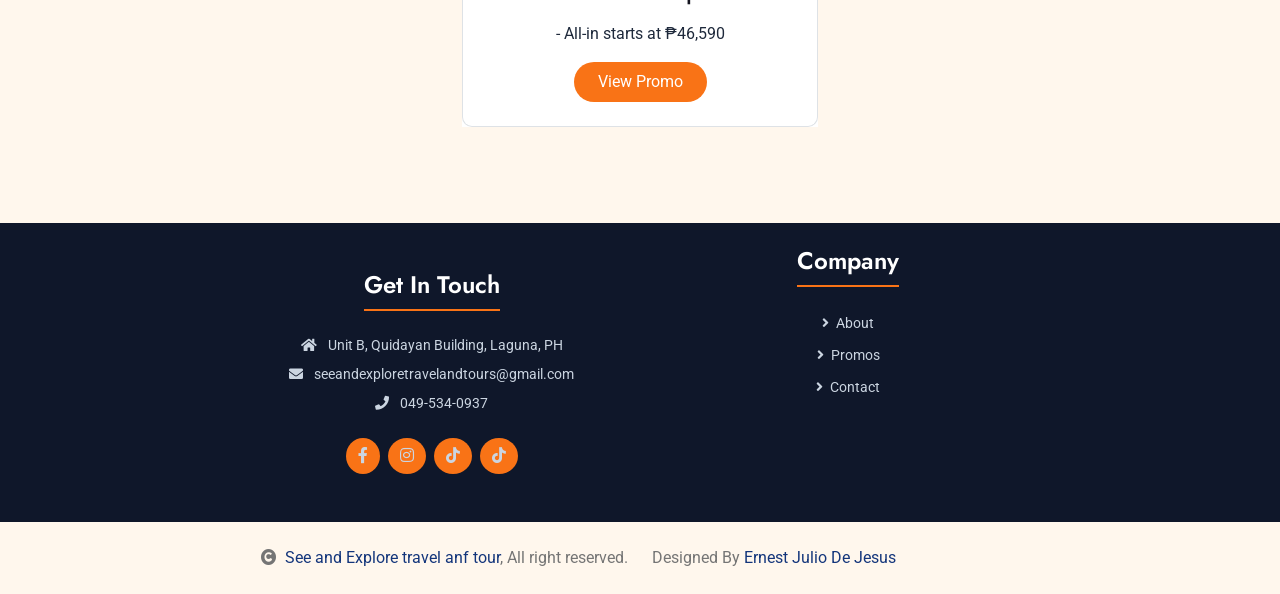
==== commit 4d442469: "update my project" ====
--- a/blog.html
+++ b/blog.html
@@ -284,10 +284,10 @@
                 <!-- 8 -->
                 <div class="col-lg-4 col-md-6">
                     <div class="blog-item"
-                        onclick="openPromoModal('img/promos/8 Bangkok+KL.png', 'Kuala Lumpur + Singapore')">
-                        <div class="blog-img" style="cursor: pointer;">
-                            <div class="blog-img-inner">
-                                <img class="img-fluid w-100 rounded-top" src="img/promos/8 Bangkok+KL.png"
+                        onclick="openPromoModal('img/promos/11 Sin+KL.png', 'Kuala Lumpur + Singapore')">
+                        <div class="blog-img" style="cursor: pointer;">
+                            <div class="blog-img-inner">
+                                <img class="img-fluid w-100 rounded-top" src="img/promos/11 Sin+KL.png"
                                     alt="Kuala Lumpur + Singapore" loading="lazy">
                                 <div class="blog-icon">
                                     <i class="fas fa-search-plus fa-2x text-white"></i>
@@ -305,10 +305,10 @@
                 <!-- 9 -->
                 <div class="col-lg-4 col-md-6">
                     <div class="blog-item"
-                        onclick="openPromoModal('img/promos/9  Hanoi+Sapa.png', 'Kuala Lumpur + Bangkok')">
-                        <div class="blog-img" style="cursor: pointer;">
-                            <div class="blog-img-inner">
-                                <img class="img-fluid w-100 rounded-top" src="img/promos/9  Hanoi+Sapa.png"
+                        onclick="openPromoModal('img/promos/8 Bangkok+KL.png', 'Kuala Lumpur + Bangkok')">
+                        <div class="blog-img" style="cursor: pointer;">
+                            <div class="blog-img-inner">
+                                <img class="img-fluid w-100 rounded-top" src="img/promos/8 Bangkok+KL.png"
                                     alt="Kuala Lumpur + Bangkok" loading="lazy">
                                 <div class="blog-icon">
                                     <i class="fas fa-search-plus fa-2x text-white"></i>
@@ -346,10 +346,10 @@
 
                 <!-- 11 -->
                 <div class="col-lg-4 col-md-6">
-                    <div class="blog-item" onclick="openPromoModal('img/promos/11 Sin+KL.png', 'Hanoi + Sapa')">
-                        <div class="blog-img" style="cursor: pointer;">
-                            <div class="blog-img-inner">
-                                <img class="img-fluid w-100 rounded-top" src="img/promos/11 Sin+KL.png"
+                    <div class="blog-item" onclick="openPromoModal('img/promos/9  Hanoi+Sapa.png', 'Hanoi + Sapa')">
+                        <div class="blog-img" style="cursor: pointer;">
+                            <div class="blog-img-inner">
+                                <img class="img-fluid w-100 rounded-top" src="img/promos/9  Hanoi+Sapa.png"
                                     alt="Hanoi + Sapa" loading="lazy">
                                 <div class="blog-icon">
                                     <i class="fas fa-search-plus fa-2x text-white"></i>
